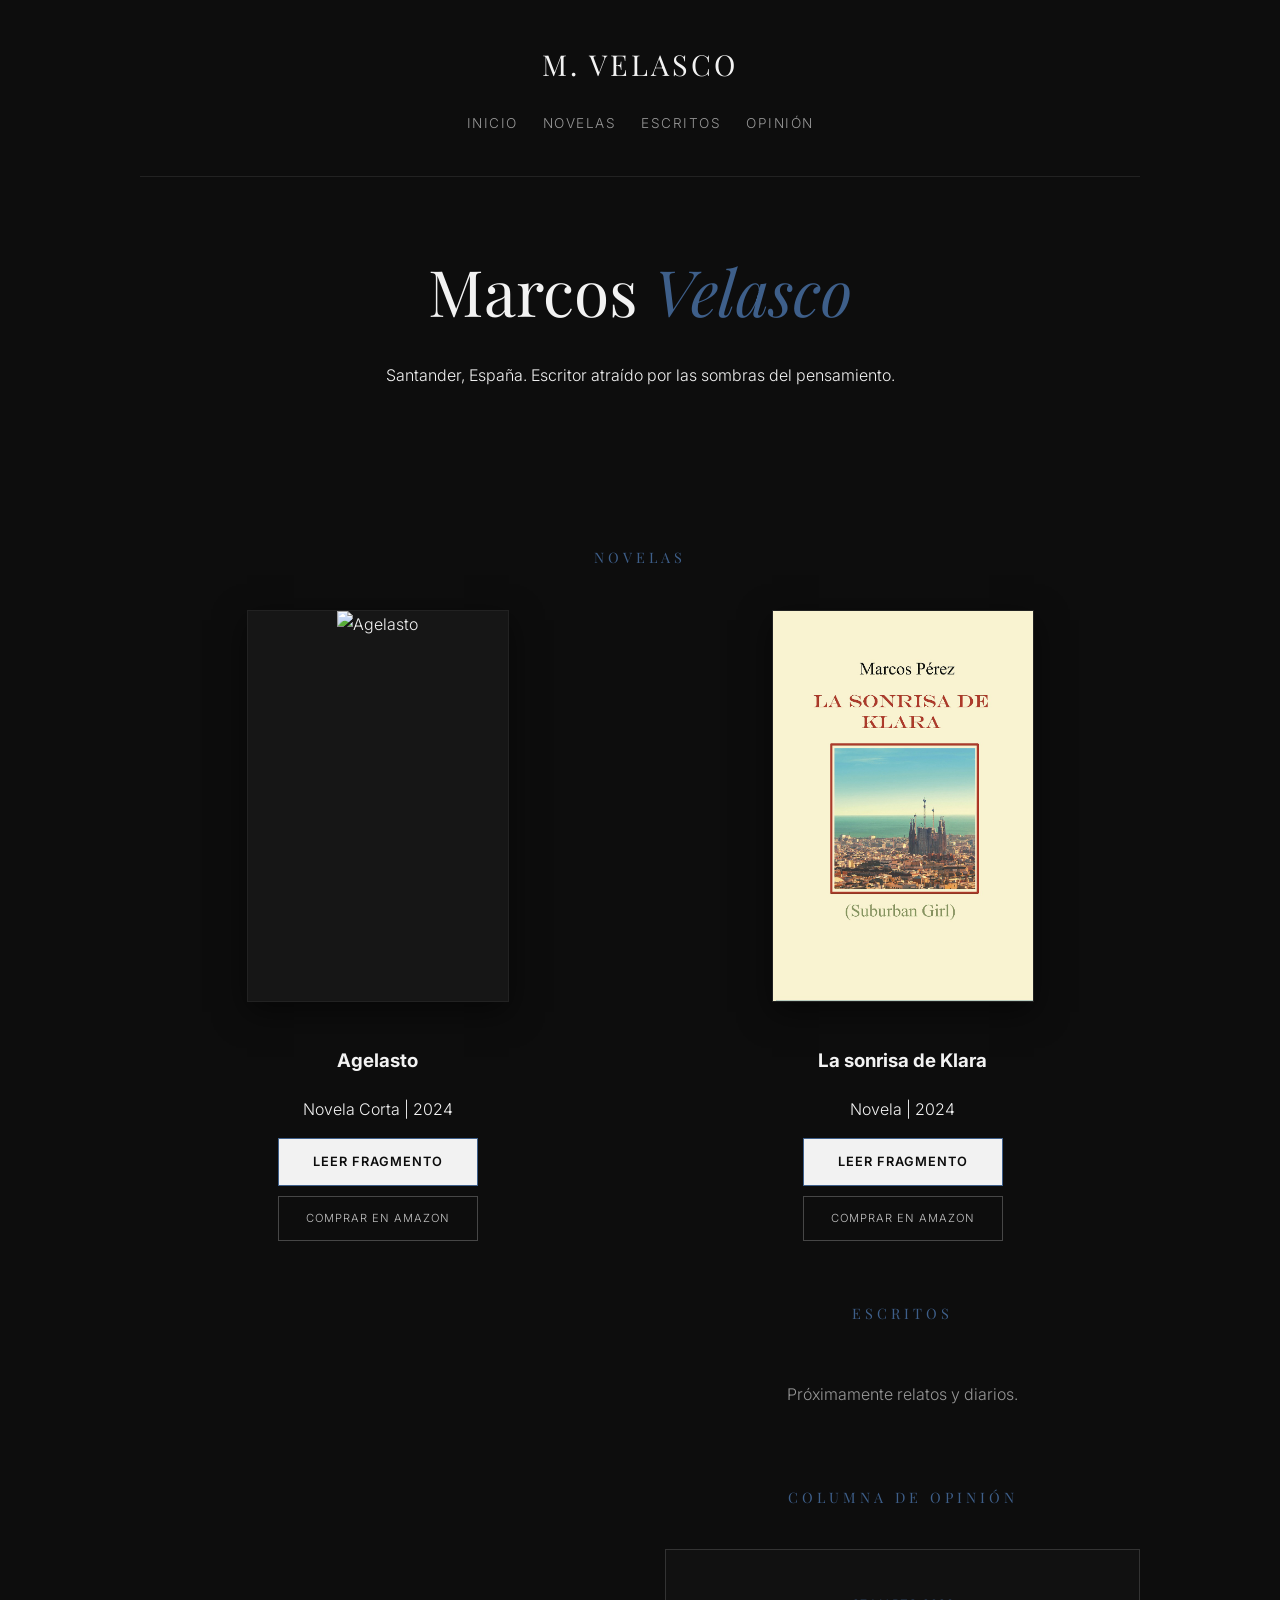
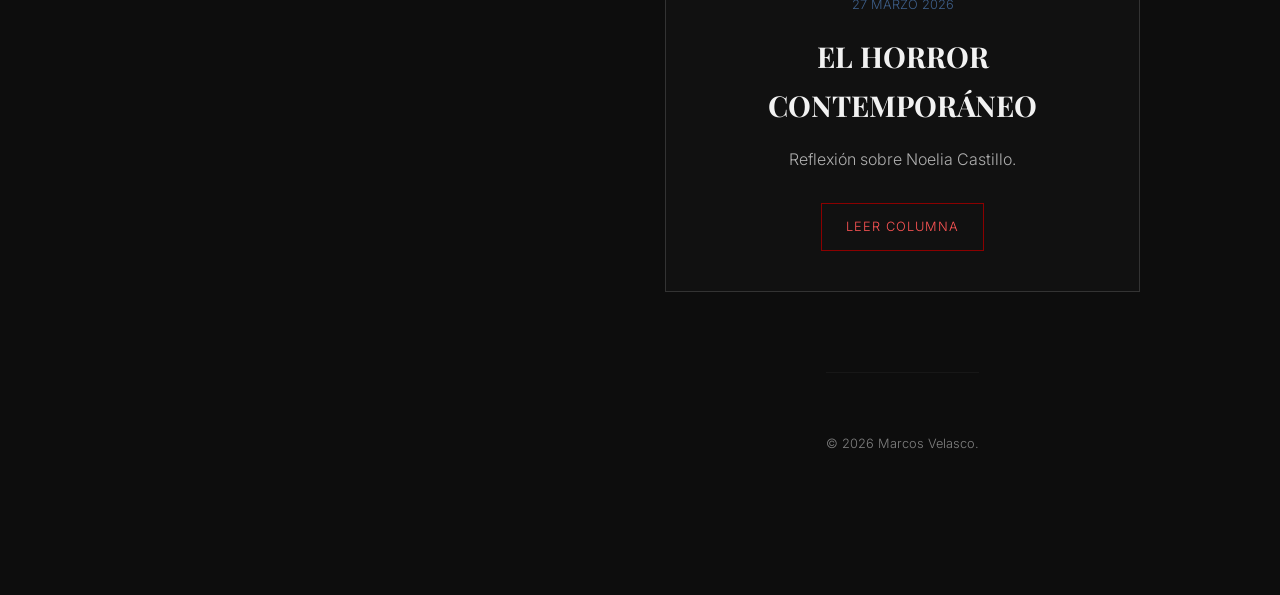
==== index.html @ 5ce23a96 "Subida inicial de la web" ====
﻿<!DOCTYPE html>
<html lang="es">
<head>
    <meta charset="UTF-8">
    <script async src="https://www.googletagmanager.com/gtag/js?id=G-WTJYJR229C"></script>
    <script>
      window.dataLayer = window.dataLayer || [];
      function gtag(){dataLayer.push(arguments);}
      gtag('js', new Date());
      gtag('config', 'G-WTJYJR229C');
    </script>
    <meta name="viewport" content="width=device-width, initial-scale=1.0">
    <title>Marcos Velasco | Escritor</title>
    <link rel="preconnect" href="https://fonts.googleapis.com">
    <link rel="preconnect" href="https://fonts.gstatic.com" crossorigin>
    <link href="https://fonts.googleapis.com/css2?family=Playfair+Display:ital,wght@0,400..900;1,400..900&family=Inter:wght@300;400&display=swap" rel="stylesheet">
    <style>
        :root {
            --bg-color: #0d0d0d; 
            --card-bg: #161616; 
            --text-color: #f2f2f2; 
            --accent-blue: #3e5f8a; 
            --accent-red: #8b0000;
            --body-font: 'Inter', sans-serif;
            --title-font: 'Playfair Display', serif;
        }

        body {
            background-color: var(--bg-color);
            color: var(--text-color);
            font-family: var(--body-font);
            margin: 0;
            line-height: 1.7;
            font-weight: 300;
        }

        .container {
            max-width: 1000px;
            margin: 0 auto;
            padding: 0 30px;
        }

        header {
            padding: 40px 0;
            display: flex;
            flex-direction: column;
            align-items: center;
            gap: 20px;
            border-bottom: 1px solid #222;
        }

        .logo {
            font-family: var(--title-font);
            font-size: 1.8rem;
            letter-spacing: 3px;
            text-transform: uppercase;
            color: var(--text-color);
            text-decoration: none;
        }

        .main-nav ul {
            list-style: none;
            padding: 0;
            margin: 0;
            display: flex;
            gap: 25px;
            flex-wrap: wrap;
            justify-content: center;
        }

        .main-nav a {
            text-decoration: none;
            color: var(--text-color);
            font-size: 0.85rem;
            letter-spacing: 1.5px;
            text-transform: uppercase;
            opacity: 0.6;
            transition: 0.3s;
        }

        .main-nav a:hover {
            opacity: 1;
            color: var(--accent-blue);
        }

        .btn {
            display: inline-block;
            padding: 12px 24px;
            border: 1px solid var(--accent-blue);
            color: var(--text-color);
            text-decoration: none;
            font-size: 0.8rem;
            letter-spacing: 1px;
            text-transform: uppercase;
            transition: all 0.3s;
            background: transparent;
        }

        .btn:hover {
            background: var(--accent-blue);
            color: white;
        }

        .hero {
            padding: 60px 0 80px;
            text-align: center;
        }

        .hero h1 {
            font-family: var(--title-font);
            font-size: clamp(2.5rem, 8vw, 4rem);
            margin: 0;
            font-weight: 400;
        }

        .hero h1 span { color: var(--accent-blue); font-style: italic; }

        .section-title {
            font-family: var(--title-font);
            font-size: 0.9rem;
            text-transform: uppercase;
            letter-spacing: 4px;
            color: var(--accent-blue);
            margin: 60px 0 40px;
            text-align: center;
        }

        .books-grid {
            display: grid;
            grid-template-columns: repeat(auto-fit, minmax(280px, 1fr));
            gap: 50px;
            margin-bottom: 80px;
        }

        .book-item {
            display: flex;
            flex-direction: column;
            align-items: center;
            text-align: center;
        }

        .book-cover-container {
            width: 100%;
            max-width: 260px;
            aspect-ratio: 2/3;
            background-color: var(--card-bg);
            border: 1px solid #222;
            overflow: hidden;
            margin-bottom: 25px;
            box-shadow: 0 10px 30px rgba(0,0,0,0.5);
        }

        .book-cover-container img { width: 100%; height: 100%; object-fit: cover; }

        footer {
            padding: 60px 0;
            text-align: center;
            border-top: 1px solid #222;
            font-size: 0.8rem;
            opacity: 0.5;
        }
    </style>
</head>
<body>

<div class="container">
    <header>
        <a href="/" class="logo">M. Velasco</a>
        <nav class="main-nav">
            <ul>
                <li><a href="/">Inicio</a></li>
                <li><a href="#novelas">Novelas</a></li>
                <li><a href="#escritos">Escritos</a></li>
                <li><a href="#opinion">Opinión</a></li>
            </ul>
        </nav>
    </header>

    <section class="hero">
        <h1>Marcos <span>Velasco</span></h1>
        <p>Santander, España. Escritor atraído por las sombras del pensamiento.</p>
    </section>

    <div id="novelas" class="section-title">Novelas</div>
    <section class="books-grid">
       <div class="book-item">
    <div class="book-cover-container">
        <img src="https://i.postimg.cc/43hcM6CV/agelasto-portada-v-ELASCO.jpg" alt="Agelasto">
    </div>
    <h3>Agelasto</h3>
    <span class="book-meta">Novela Corta | 2024</span>
    
    <div style="margin-top: 15px; display: flex; flex-direction: column; gap: 10px; width: 100%; max-width: 200px;">
        <a href="agelasto.html" class="btn" style="background: var(--text-color); color: var(--bg-color); font-weight: 600;">Leer fragmento</a>
        <a href="https://www.amazon.es/Agelasto-Marcos-Pérez-Velasco/dp/B0F4QNHPDY" target="_blank" class="btn" style="border-color: #555; font-size: 0.7rem; opacity: 0.8;">Comprar en Amazon</a>
    </div>
        </div>
      <div class="book-item">
    <div class="book-cover-container">
        <img src="klara.jpg" alt="La sonrisa de Klara">
    </div>
    <h3>La sonrisa de Klara</h3>
    <span class="book-meta">Novela | 2024</span>
    
    <div style="margin-top: 15px; display: flex; flex-direction: column; gap: 10px; width: 100%; max-width: 200px;">
        <a href="la-sonrisa-de-klara.html" class="btn" style="background: var(--text-color); color: var(--bg-color); font-weight: 600;">Leer fragmento</a>
        <a href="https://www.amazon.es/sonrisa-Klara-Marcos-Pérez-Velasco/dp/B0D949N1S3" target="_blank" class="btn" style="border-color: #555; font-size: 0.7rem; opacity: 0.8;">Comprar en Amazon</a>
    </div>
    <div id="escritos" class="section-title">Escritos</div>
    <p style="text-align:center; opacity:0.6;">Próximamente relatos y diarios.</p>

    <div id="opinion" class="section-title">Columna de opinión</div>
    <section style="text-align: center; padding-bottom: 80px;">
        <div style="max-width: 600px; margin: 0 auto; border: 1px solid #333; padding: 40px; background: #111;">
            <span style="color: var(--accent-blue); font-size: 0.8rem;">27 MARZO 2026</span>
            <h3 style="font-family: var(--title-font); font-size: 1.8rem; margin: 15px 0;">EL HORROR CONTEMPORÁNEO</h3>
            <p style="opacity: 0.7; margin-bottom: 30px;">Reflexión sobre Noelia Castillo.</p>
            <a href="horror-contemporaneo.html" class="btn" style="border-color: var(--accent-red); color: #ff5555;">Leer columna</a>
        </div>
    </section>

    <footer>
        &copy; 2026 Marcos Velasco.
    </footer>
</div>

</body>
</html>
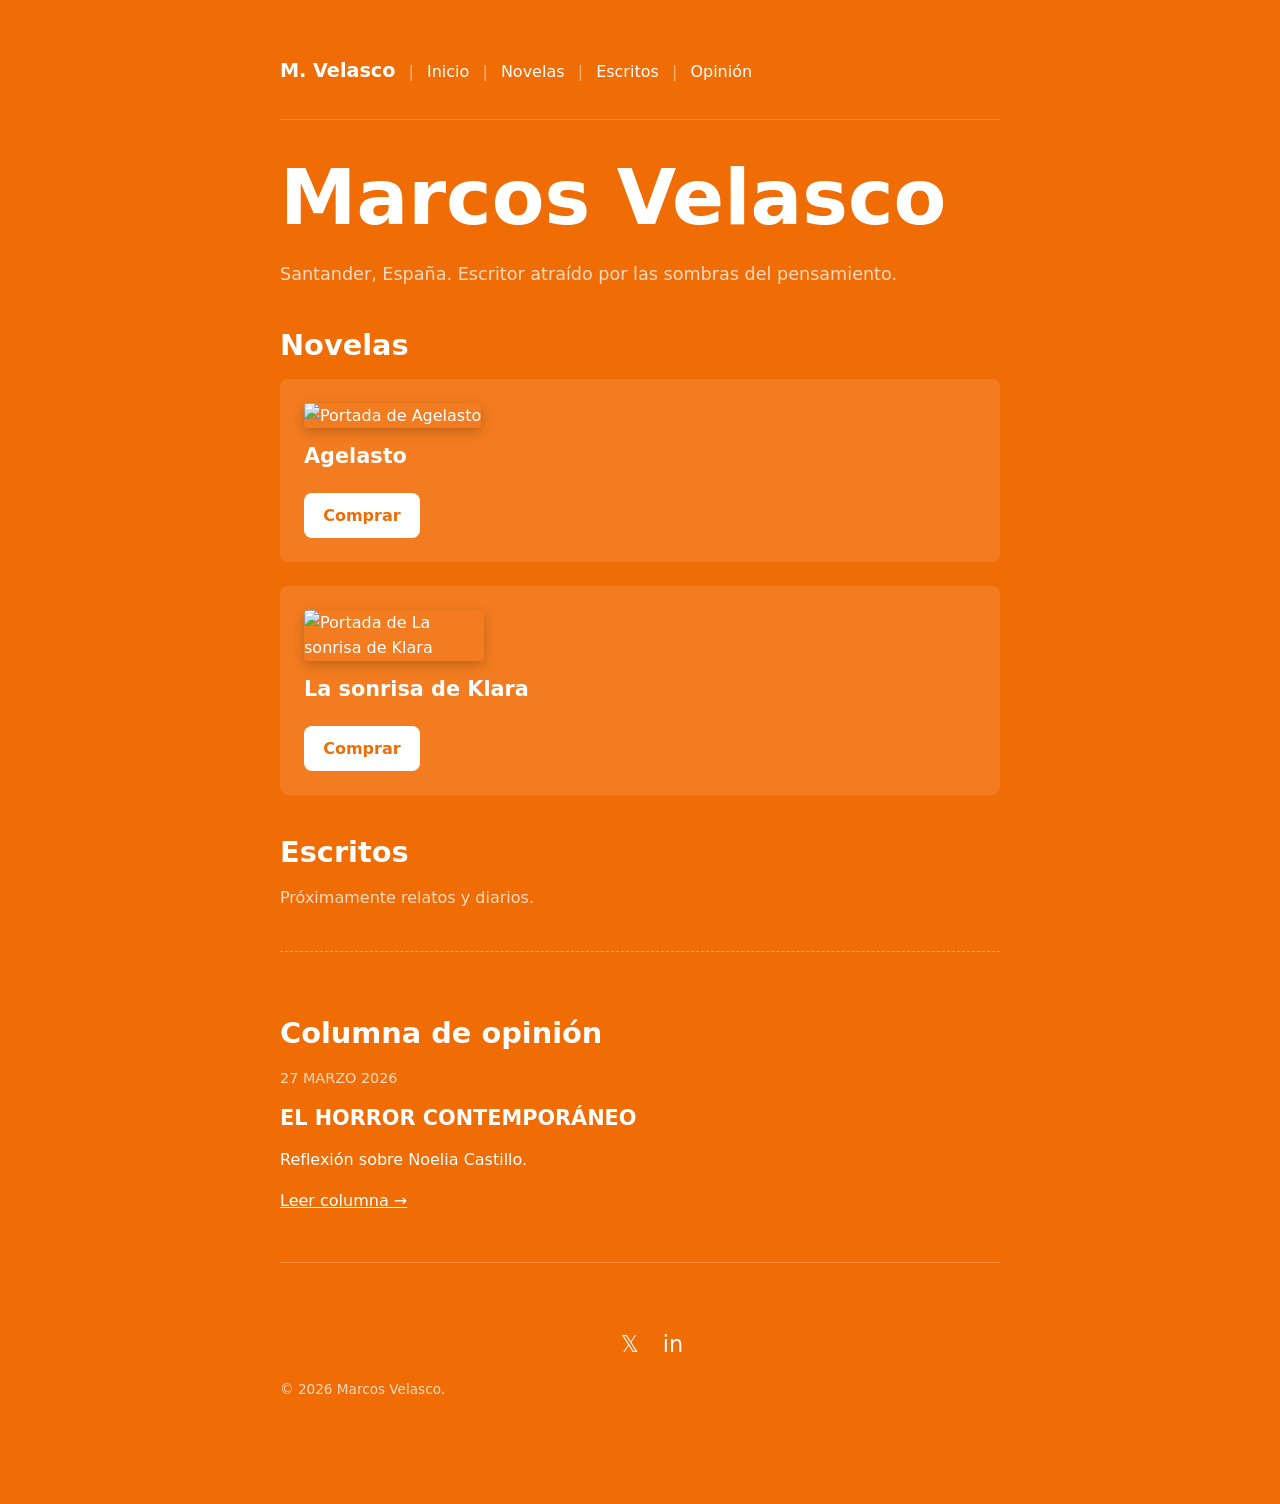
==== commit 74e0291c: "Update index.html" ====
--- a/index.html
+++ b/index.html
@@ -1,228 +1,72 @@
-﻿<!DOCTYPE html>
+<!DOCTYPE html>
 <html lang="es">
 <head>
-    <meta charset="UTF-8">
-    <script async src="https://www.googletagmanager.com/gtag/js?id=G-WTJYJR229C"></script>
-    <script>
-      window.dataLayer = window.dataLayer || [];
-      function gtag(){dataLayer.push(arguments);}
-      gtag('js', new Date());
-      gtag('config', 'G-WTJYJR229C');
-    </script>
-    <meta name="viewport" content="width=device-width, initial-scale=1.0">
-    <title>Marcos Velasco | Escritor</title>
-    <link rel="preconnect" href="https://fonts.googleapis.com">
-    <link rel="preconnect" href="https://fonts.gstatic.com" crossorigin>
-    <link href="https://fonts.googleapis.com/css2?family=Playfair+Display:ital,wght@0,400..900;1,400..900&family=Inter:wght@300;400&display=swap" rel="stylesheet">
-    <style>
-        :root {
-            --bg-color: #0d0d0d; 
-            --card-bg: #161616; 
-            --text-color: #f2f2f2; 
-            --accent-blue: #3e5f8a; 
-            --accent-red: #8b0000;
-            --body-font: 'Inter', sans-serif;
-            --title-font: 'Playfair Display', serif;
-        }
-
-        body {
-            background-color: var(--bg-color);
-            color: var(--text-color);
-            font-family: var(--body-font);
-            margin: 0;
-            line-height: 1.7;
-            font-weight: 300;
-        }
-
-        .container {
-            max-width: 1000px;
-            margin: 0 auto;
-            padding: 0 30px;
-        }
-
-        header {
-            padding: 40px 0;
-            display: flex;
-            flex-direction: column;
-            align-items: center;
-            gap: 20px;
-            border-bottom: 1px solid #222;
-        }
-
-        .logo {
-            font-family: var(--title-font);
-            font-size: 1.8rem;
-            letter-spacing: 3px;
-            text-transform: uppercase;
-            color: var(--text-color);
-            text-decoration: none;
-        }
-
-        .main-nav ul {
-            list-style: none;
-            padding: 0;
-            margin: 0;
-            display: flex;
-            gap: 25px;
-            flex-wrap: wrap;
-            justify-content: center;
-        }
-
-        .main-nav a {
-            text-decoration: none;
-            color: var(--text-color);
-            font-size: 0.85rem;
-            letter-spacing: 1.5px;
-            text-transform: uppercase;
-            opacity: 0.6;
-            transition: 0.3s;
-        }
-
-        .main-nav a:hover {
-            opacity: 1;
-            color: var(--accent-blue);
-        }
-
-        .btn {
-            display: inline-block;
-            padding: 12px 24px;
-            border: 1px solid var(--accent-blue);
-            color: var(--text-color);
-            text-decoration: none;
-            font-size: 0.8rem;
-            letter-spacing: 1px;
-            text-transform: uppercase;
-            transition: all 0.3s;
-            background: transparent;
-        }
-
-        .btn:hover {
-            background: var(--accent-blue);
-            color: white;
-        }
-
-        .hero {
-            padding: 60px 0 80px;
-            text-align: center;
-        }
-
-        .hero h1 {
-            font-family: var(--title-font);
-            font-size: clamp(2.5rem, 8vw, 4rem);
-            margin: 0;
-            font-weight: 400;
-        }
-
-        .hero h1 span { color: var(--accent-blue); font-style: italic; }
-
-        .section-title {
-            font-family: var(--title-font);
-            font-size: 0.9rem;
-            text-transform: uppercase;
-            letter-spacing: 4px;
-            color: var(--accent-blue);
-            margin: 60px 0 40px;
-            text-align: center;
-        }
-
-        .books-grid {
-            display: grid;
-            grid-template-columns: repeat(auto-fit, minmax(280px, 1fr));
-            gap: 50px;
-            margin-bottom: 80px;
-        }
-
-        .book-item {
-            display: flex;
-            flex-direction: column;
-            align-items: center;
-            text-align: center;
-        }
-
-        .book-cover-container {
-            width: 100%;
-            max-width: 260px;
-            aspect-ratio: 2/3;
-            background-color: var(--card-bg);
-            border: 1px solid #222;
-            overflow: hidden;
-            margin-bottom: 25px;
-            box-shadow: 0 10px 30px rgba(0,0,0,0.5);
-        }
-
-        .book-cover-container img { width: 100%; height: 100%; object-fit: cover; }
-
-        footer {
-            padding: 60px 0;
-            text-align: center;
-            border-top: 1px solid #222;
-            font-size: 0.8rem;
-            opacity: 0.5;
-        }
-    </style>
+  <meta charset="UTF-8">
+  <meta name="viewport" content="width=device-width, initial-scale=1.0">
+  <title>Marcos Velasco | Escritor</title>
+  <meta name="description" content="Marcos Velasco, escritor español. Novelas filosóficas, relatos y columnas de opinión.">
+  <link rel="stylesheet" href="style.css">
 </head>
 <body>
-
-<div class="container">
+  <div class="container">
     <header>
-        <a href="/" class="logo">M. Velasco</a>
-        <nav class="main-nav">
-            <ul>
-                <li><a href="/">Inicio</a></li>
-                <li><a href="#novelas">Novelas</a></li>
-                <li><a href="#escritos">Escritos</a></li>
-                <li><a href="#opinion">Opinión</a></li>
-            </ul>
-        </nav>
+      <nav>
+        <a href="/" style="font-weight:700; font-size:1.2rem;">M. Velasco</a>
+        <span style="margin: 0 0.5rem; opacity:0.5;">|</span>
+        <a href="/">Inicio</a>
+        <span style="margin: 0 0.5rem; opacity:0.5;">|</span>
+        <a href="#novelas">Novelas</a>
+        <span style="margin: 0 0.5rem; opacity:0.5;">|</span>
+        <a href="#escritos">Escritos</a>
+        <span style="margin: 0 0.5rem; opacity:0.5;">|</span>
+        <a href="#opinion">Opinión</a>
+      </nav>
     </header>
 
-    <section class="hero">
-        <h1>Marcos <span>Velasco</span></h1>
-        <p>Santander, España. Escritor atraído por las sombras del pensamiento.</p>
-    </section>
+    <main>
+      <section id="bio">
+        <h1>Marcos Velasco</h1>
+        <p style="color: var(--text-muted); font-size: 1.1rem;">Santander, España. Escritor atraído por las sombras del pensamiento.</p>
+      </section>
 
-    <div id="novelas" class="section-title">Novelas</div>
-    <section class="books-grid">
-       <div class="book-item">
-    <div class="book-cover-container">
-        <img src="https://i.postimg.cc/43hcM6CV/agelasto-portada-v-ELASCO.jpg" alt="Agelasto">
-    </div>
-    <h3>Agelasto</h3>
-    <span class="book-meta">Novela Corta | 2024</span>
-    
-    <div style="margin-top: 15px; display: flex; flex-direction: column; gap: 10px; width: 100%; max-width: 200px;">
-        <a href="agelasto.html" class="btn" style="background: var(--text-color); color: var(--bg-color); font-weight: 600;">Leer fragmento</a>
-        <a href="https://www.amazon.es/Agelasto-Marcos-Pérez-Velasco/dp/B0F4QNHPDY" target="_blank" class="btn" style="border-color: #555; font-size: 0.7rem; opacity: 0.8;">Comprar en Amazon</a>
-    </div>
+      <section id="novelas">
+        <h2>Novelas</h2>
+        <div class="novela-card">
+          <img src="https://i.postimg.cc/43hcM6CV/agelasto-portada-v-ELASCO.jpg" alt="Portada de Agelasto">
+          <h3>Agelasto</h3>
+          <a class="btn-comprar" href="https://www.amazon.es/Agelasto-Marcos-Pérez-Velasco/dp/B0F4QNHPDY" target="_blank">Comprar</a>
         </div>
-      <div class="book-item">
-    <div class="book-cover-container">
-        <img src="klara.jpg" alt="La sonrisa de Klara">
-    </div>
-    <h3>La sonrisa de Klara</h3>
-    <span class="book-meta">Novela | 2024</span>
-    
-    <div style="margin-top: 15px; display: flex; flex-direction: column; gap: 10px; width: 100%; max-width: 200px;">
-        <a href="la-sonrisa-de-klara.html" class="btn" style="background: var(--text-color); color: var(--bg-color); font-weight: 600;">Leer fragmento</a>
-        <a href="https://www.amazon.es/sonrisa-Klara-Marcos-Pérez-Velasco/dp/B0D949N1S3" target="_blank" class="btn" style="border-color: #555; font-size: 0.7rem; opacity: 0.8;">Comprar en Amazon</a>
-    </div>
-    <div id="escritos" class="section-title">Escritos</div>
-    <p style="text-align:center; opacity:0.6;">Próximamente relatos y diarios.</p>
+        <div class="novela-card">
+          <img src="https://i.postimg.cc/YSw2rYGg/portada.jpg" alt="Portada de La sonrisa de Klara">
+          <h3>La sonrisa de Klara</h3>
+          <a class="btn-comprar" href="#" target="_blank">Comprar</a>
+        </div>
+      </section>
 
-    <div id="opinion" class="section-title">Columna de opinión</div>
-    <section style="text-align: center; padding-bottom: 80px;">
-        <div style="max-width: 600px; margin: 0 auto; border: 1px solid #333; padding: 40px; background: #111;">
-            <span style="color: var(--accent-blue); font-size: 0.8rem;">27 MARZO 2026</span>
-            <h3 style="font-family: var(--title-font); font-size: 1.8rem; margin: 15px 0;">EL HORROR CONTEMPORÁNEO</h3>
-            <p style="opacity: 0.7; margin-bottom: 30px;">Reflexión sobre Noelia Castillo.</p>
-            <a href="horror-contemporaneo.html" class="btn" style="border-color: var(--accent-red); color: #ff5555;">Leer columna</a>
-        </div>
-    </section>
+      <section id="escritos">
+        <h2>Escritos</h2>
+        <p style="color: var(--text-muted);">Próximamente relatos y diarios.</p>
+      </section>
+
+      <section id="opinion" class="columna-preview">
+        <h2>Columna de opinión</h2>
+        <p style="font-size: 0.9rem; color: var(--text-muted);">27 MARZO 2026</p>
+        <h3>EL HORROR CONTEMPORÁNEO</h3>
+        <p>Reflexión sobre Noelia Castillo.</p>
+        <a href="horror-contemporaneo.html" style="text-decoration: underline;">Leer columna →</a>
+      </section>
+    </main>
 
     <footer>
-        &copy; 2026 Marcos Velasco.
+      <div class="contacto">
+        <a href="mailto:tu@email.com" title="Email">️</a>
+        <a href="https://x.com/tuusuario" target="_blank" title="X/Twitter">𝕏</a>
+        <a href="https://linkedin.com/in/tuusuario" target="_blank" title="LinkedIn">in</a>
+      </div>
+      <p style="margin-top: 1rem; font-size: 0.85rem; color: var(--text-muted);">© 2026 Marcos Velasco.</p>
     </footer>
-</div>
+  </div>
 
+  <script src="script.js"></script>
 </body>
-</html>+</html>
--- a/style.css
+++ b/style.css
@@ -0,0 +1,97 @@
+:root {
+  --bg: #f06d06;
+  --text: #ffffff;
+  --text-muted: rgba(255,255,255,0.75);
+  --accent: #ffffff;
+  --spacing: 1.5rem;
+  --max-width: 720px;
+  --radius: 8px;
+}
+
+* { box-sizing: border-box; margin: 0; padding: 0; }
+
+body {
+  font-family: system-ui, -apple-system, sans-serif;
+  background: var(--bg);
+  color: var(--text);
+  line-height: 1.6;
+  padding: var(--spacing);
+  text-align: center;
+}
+
+a {
+  color: var(--accent);
+  text-decoration: none;
+  transition: opacity 0.2s;
+}
+a:hover { opacity: 0.8; }
+
+.container {
+  max-width: var(--max-width);
+  margin: 0 auto;
+  text-align: left;
+}
+
+header, footer {
+  padding: 2rem 0;
+  border-bottom: 1px solid rgba(255,255,255,0.2);
+  margin-bottom: 2rem;
+}
+footer { border-top: 1px solid rgba(255,255,255,0.2); border-bottom: none; margin-top: 3rem; }
+
+h1, h2, h3 { line-height: 1.2; margin-bottom: 1rem; }
+h1 { font-size: clamp(2rem, 6vw, 3.5rem); }
+h2 { font-size: 1.8rem; margin-top: 2.5rem; }
+h3 { font-size: 1.3rem; }
+
+p { margin-bottom: 1rem; }
+
+.novela-card {
+  background: rgba(255,255,255,0.1);
+  padding: 1.5rem;
+  border-radius: var(--radius);
+  margin-bottom: 1.5rem;
+  transition: transform 0.2s;
+}
+.novela-card:hover { transform: translateY(-3px); }
+
+.novela-card img {
+  max-width: 180px;
+  border-radius: 4px;
+  margin-bottom: 1rem;
+  box-shadow: 0 4px 12px rgba(0,0,0,0.2);
+}
+
+.btn-comprar {
+  display: inline-block;
+  background: var(--accent);
+  color: var(--bg);
+  padding: 0.6rem 1.2rem;
+  border-radius: var(--radius);
+  font-weight: 600;
+  margin-top: 0.5rem;
+  transition: background 0.2s, color 0.2s;
+}
+.btn-comprar:hover {
+  background: #fff;
+  color: #f06d06;
+}
+
+.columna-preview {
+  margin-top: 2.5rem;
+  padding-top: 1.5rem;
+  border-top: 1px dashed rgba(255,255,255,0.4);
+}
+
+.contacto {
+  margin-top: 2rem;
+  display: flex;
+  justify-content: center;
+  gap: 1.5rem;
+  font-size: 1.4rem;
+}
+
+/* Modo oscuro automático (opcional, se activa si el usuario lo tiene configurado) */
+@media (prefers-color-scheme: dark) {
+  :root { --bg: #111111; --text: #e0e0e0; --text-muted: rgba(255,255,255,0.6); }
+}
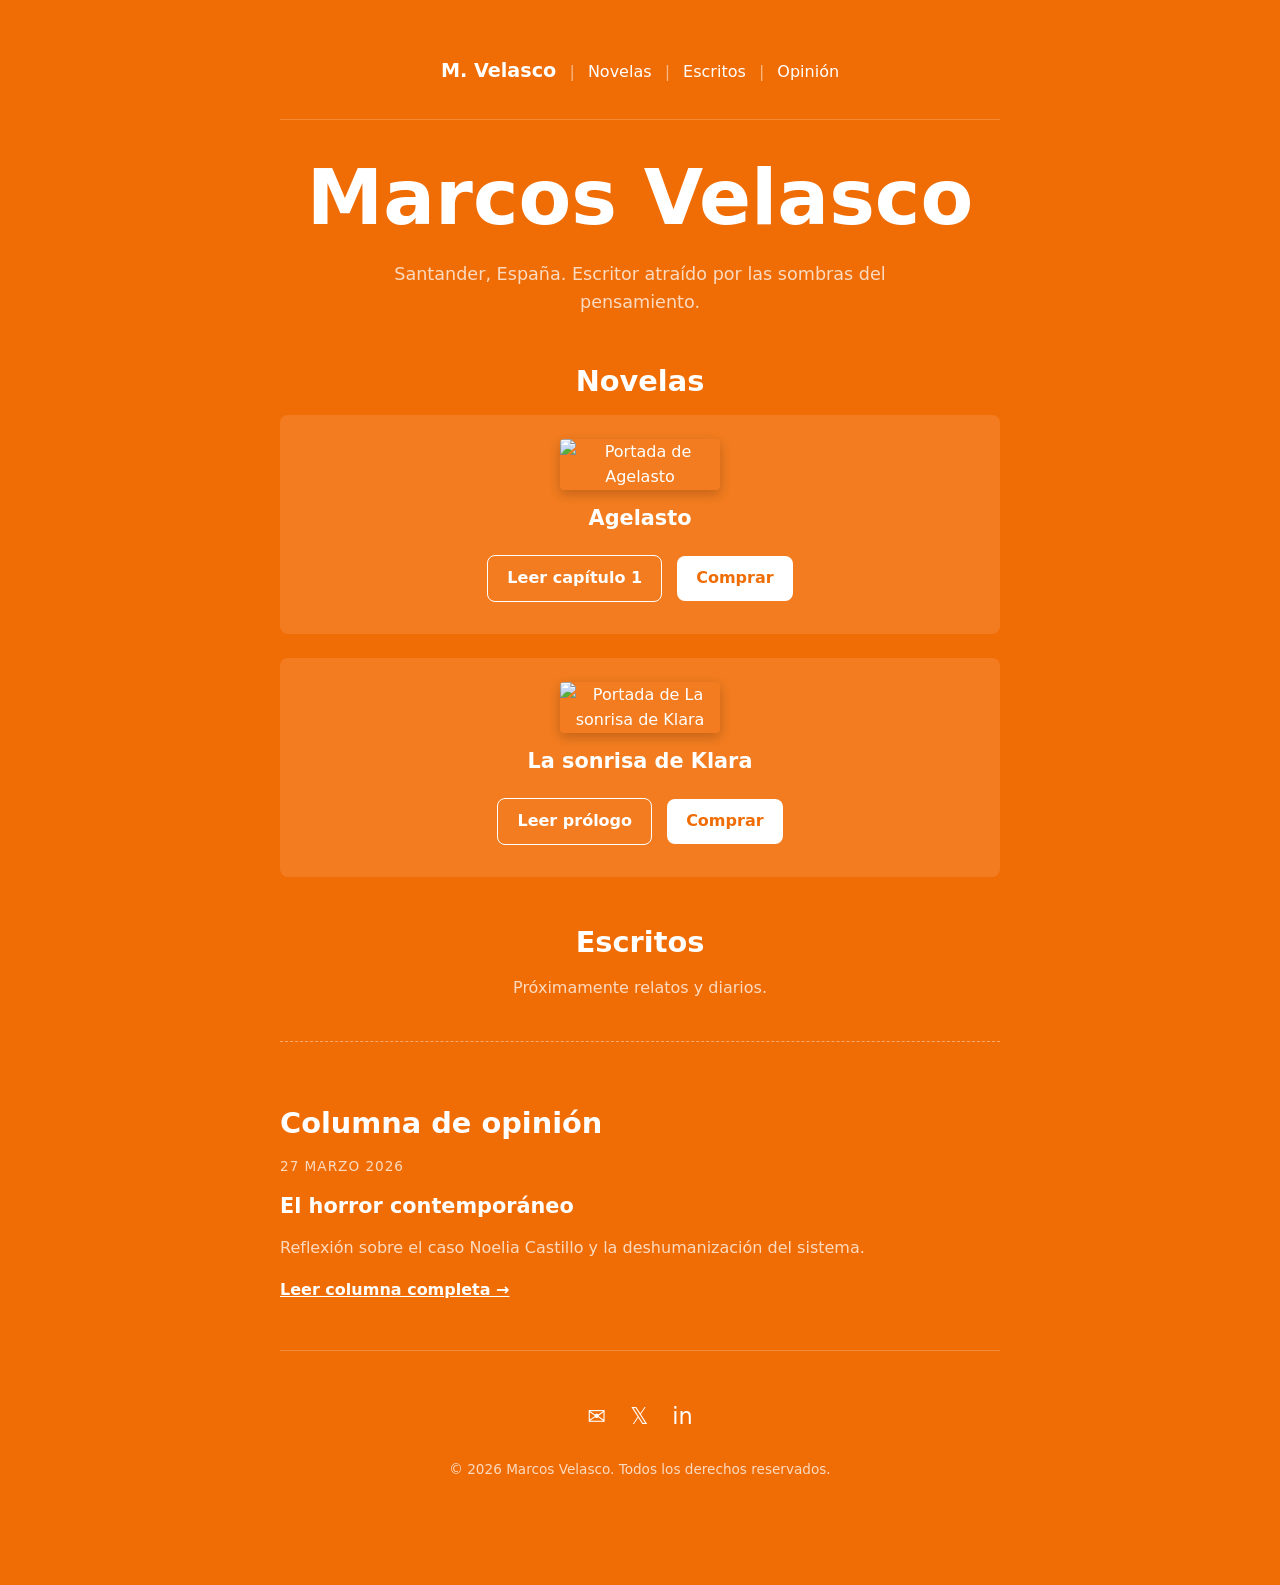
==== commit 36083642: "Enhance index.html with SEO and layout improvements Updated meta tags for better SEO and added Open " ====
--- a/index.html
+++ b/index.html
@@ -4,16 +4,18 @@
   <meta charset="UTF-8">
   <meta name="viewport" content="width=device-width, initial-scale=1.0">
   <title>Marcos Velasco | Escritor</title>
-  <meta name="description" content="Marcos Velasco, escritor español. Novelas filosóficas, relatos y columnas de opinión.">
+  <meta name="description" content="Marcos Velasco, escritor español. Novelas filosóficas, relatos y columnas de opinión sobre la sociedad contemporánea.">
+  <meta property="og:title" content="Marcos Velasco | Escritor">
+  <meta property="og:description" content="Novelas, relatos y reflexión literaria.">
+  <meta property="og:type" content="website">
+  <meta property="og:url" content="https://marcos-velasco.netlify.app/">
   <link rel="stylesheet" href="style.css">
 </head>
 <body>
   <div class="container">
     <header>
-      <nav>
+      <nav style="text-align: center;">
         <a href="/" style="font-weight:700; font-size:1.2rem;">M. Velasco</a>
-        <span style="margin: 0 0.5rem; opacity:0.5;">|</span>
-        <a href="/">Inicio</a>
         <span style="margin: 0 0.5rem; opacity:0.5;">|</span>
         <a href="#novelas">Novelas</a>
         <span style="margin: 0 0.5rem; opacity:0.5;">|</span>
@@ -24,46 +26,54 @@
     </header>
 
     <main>
-      <section id="bio">
+      <section id="bio" style="text-align: center; margin-bottom: 3rem;">
         <h1>Marcos Velasco</h1>
-        <p style="color: var(--text-muted); font-size: 1.1rem;">Santander, España. Escritor atraído por las sombras del pensamiento.</p>
+        <p style="color: var(--text-muted); font-size: 1.1rem; max-width: 500px; margin: 0 auto;">Santander, España. Escritor atraído por las sombras del pensamiento.</p>
       </section>
 
       <section id="novelas">
-        <h2>Novelas</h2>
+        <h2 style="text-align: center;">Novelas</h2>
+        
         <div class="novela-card">
           <img src="https://i.postimg.cc/43hcM6CV/agelasto-portada-v-ELASCO.jpg" alt="Portada de Agelasto">
           <h3>Agelasto</h3>
-          <a class="btn-comprar" href="https://www.amazon.es/Agelasto-Marcos-Pérez-Velasco/dp/B0F4QNHPDY" target="_blank">Comprar</a>
+          <div>
+            <a class="btn-leer" href="agelasto.html">Leer capítulo 1</a>
+            <a class="btn-comprar" href="https://www.amazon.es/Agelasto-Marcos-Pérez-Velasco/dp/B0F4QNHPDY" target="_blank">Comprar</a>
+          </div>
         </div>
+
         <div class="novela-card">
           <img src="https://i.postimg.cc/YSw2rYGg/portada.jpg" alt="Portada de La sonrisa de Klara">
           <h3>La sonrisa de Klara</h3>
-          <a class="btn-comprar" href="#" target="_blank">Comprar</a>
+          <div>
+            <a class="btn-leer" href="la-sonrisa-de-klara.html">Leer prólogo</a>
+            <a class="btn-comprar" href="https://www.amazon.es/sonrisa-Klara-Marcos-Pérez-Velasco/dp/B0D949N1S3" target="_blank">Comprar</a>
+          </div>
         </div>
       </section>
 
-      <section id="escritos">
+      <section id="escritos" style="text-align: center; margin-top: 3rem;">
         <h2>Escritos</h2>
         <p style="color: var(--text-muted);">Próximamente relatos y diarios.</p>
       </section>
 
       <section id="opinion" class="columna-preview">
         <h2>Columna de opinión</h2>
-        <p style="font-size: 0.9rem; color: var(--text-muted);">27 MARZO 2026</p>
-        <h3>EL HORROR CONTEMPORÁNEO</h3>
-        <p>Reflexión sobre Noelia Castillo.</p>
-        <a href="horror-contemporaneo.html" style="text-decoration: underline;">Leer columna →</a>
+        <p style="font-size: 0.85rem; color: var(--text-muted); text-transform: uppercase; letter-spacing: 1px;">27 Marzo 2026</p>
+        <h3>El horror contemporáneo</h3>
+        <p style="color: var(--text-muted);">Reflexión sobre el caso Noelia Castillo y la deshumanización del sistema.</p>
+        <a href="Horror-contemporaneo.html" style="text-decoration: underline; font-weight: 600;">Leer columna completa →</a>
       </section>
     </main>
 
     <footer>
       <div class="contacto">
-        <a href="mailto:tu@email.com" title="Email">️</a>
+        <a href="mailto:tu@email.com" title="Email de contacto">✉️</a>
         <a href="https://x.com/tuusuario" target="_blank" title="X/Twitter">𝕏</a>
         <a href="https://linkedin.com/in/tuusuario" target="_blank" title="LinkedIn">in</a>
       </div>
-      <p style="margin-top: 1rem; font-size: 0.85rem; color: var(--text-muted);">© 2026 Marcos Velasco.</p>
+      <p style="margin-top: 1.5rem; font-size: 0.85rem; color: var(--text-muted);">© 2026 Marcos Velasco. Todos los derechos reservados.</p>
     </footer>
   </div>
 
--- a/style.css
+++ b/style.css
@@ -1,7 +1,7 @@
 :root {
   --bg: #f06d06;
   --text: #ffffff;
-  --text-muted: rgba(255,255,255,0.75);
+  --text-muted: rgba(255, 255, 255, 0.75);
   --accent: #ffffff;
   --spacing: 1.5rem;
   --max-width: 720px;
@@ -22,9 +22,9 @@
 a {
   color: var(--accent);
   text-decoration: none;
-  transition: opacity 0.2s;
+  transition: opacity 0.2s, transform 0.2s;
 }
-a:hover { opacity: 0.8; }
+a:hover { opacity: 0.85; }
 
 .container {
   max-width: var(--max-width);
@@ -34,10 +34,15 @@
 
 header, footer {
   padding: 2rem 0;
-  border-bottom: 1px solid rgba(255,255,255,0.2);
+  border-bottom: 1px solid rgba(255, 255, 255, 0.2);
   margin-bottom: 2rem;
 }
-footer { border-top: 1px solid rgba(255,255,255,0.2); border-bottom: none; margin-top: 3rem; }
+footer { 
+  border-top: 1px solid rgba(255, 255, 255, 0.2); 
+  border-bottom: none; 
+  margin-top: 3rem; 
+  text-align: center;
+}
 
 h1, h2, h3 { line-height: 1.2; margin-bottom: 1rem; }
 h1 { font-size: clamp(2rem, 6vw, 3.5rem); }
@@ -46,52 +51,74 @@
 
 p { margin-bottom: 1rem; }
 
+/* Tarjetas de novelas */
 .novela-card {
-  background: rgba(255,255,255,0.1);
+  background: rgba(255, 255, 255, 0.1);
   padding: 1.5rem;
   border-radius: var(--radius);
   margin-bottom: 1.5rem;
-  transition: transform 0.2s;
+  transition: transform 0.25s cubic-bezier(0.4, 0, 0.2, 1);
+  text-align: center;
 }
-.novela-card:hover { transform: translateY(-3px); }
+.novela-card:hover { transform: translateY(-4px); }
 
 .novela-card img {
-  max-width: 180px;
+  max-width: 160px;
   border-radius: 4px;
   margin-bottom: 1rem;
-  box-shadow: 0 4px 12px rgba(0,0,0,0.2);
+  box-shadow: 0 4px 12px rgba(0, 0, 0, 0.2);
 }
 
-.btn-comprar {
+/* Botones */
+.btn-comprar, .btn-leer {
   display: inline-block;
   background: var(--accent);
   color: var(--bg);
   padding: 0.6rem 1.2rem;
   border-radius: var(--radius);
   font-weight: 600;
-  margin-top: 0.5rem;
-  transition: background 0.2s, color 0.2s;
+  margin: 0.5rem 0.3rem;
+  transition: background 0.2s, color 0.2s, transform 0.2s;
 }
-.btn-comprar:hover {
-  background: #fff;
-  color: #f06d06;
+.btn-comprar:hover, .btn-leer:hover {
+  transform: translateY(-2px);
+  box-shadow: 0 4px 12px rgba(0, 0, 0, 0.15);
+}
+.btn-leer {
+  background: transparent;
+  color: var(--accent);
+  border: 1px solid var(--accent);
+}
+.btn-leer:hover {
+  background: var(--accent);
+  color: var(--bg);
 }
 
+/* Columna preview */
 .columna-preview {
   margin-top: 2.5rem;
   padding-top: 1.5rem;
-  border-top: 1px dashed rgba(255,255,255,0.4);
+  border-top: 1px dashed rgba(255, 255, 255, 0.4);
 }
 
+/* Contacto / Redes */
 .contacto {
-  margin-top: 2rem;
+  margin-top: 1rem;
   display: flex;
   justify-content: center;
   gap: 1.5rem;
   font-size: 1.4rem;
 }
+.contacto a:hover { transform: scale(1.15); opacity: 1; }
 
-/* Modo oscuro automático (opcional, se activa si el usuario lo tiene configurado) */
+/* Modo oscuro automático (respeta la configuración del dispositivo del lector) */
 @media (prefers-color-scheme: dark) {
-  :root { --bg: #111111; --text: #e0e0e0; --text-muted: rgba(255,255,255,0.6); }
+  :root { 
+    --bg: #121212; 
+    --text: #e0e0e0; 
+    --text-muted: rgba(255, 255, 255, 0.6); 
+  }
+  .novela-card { background: rgba(255, 255, 255, 0.05); }
+  .btn-leer { border-color: var(--text); color: var(--text); }
+  .btn-leer:hover { background: var(--text); color: var(--bg); }
 }
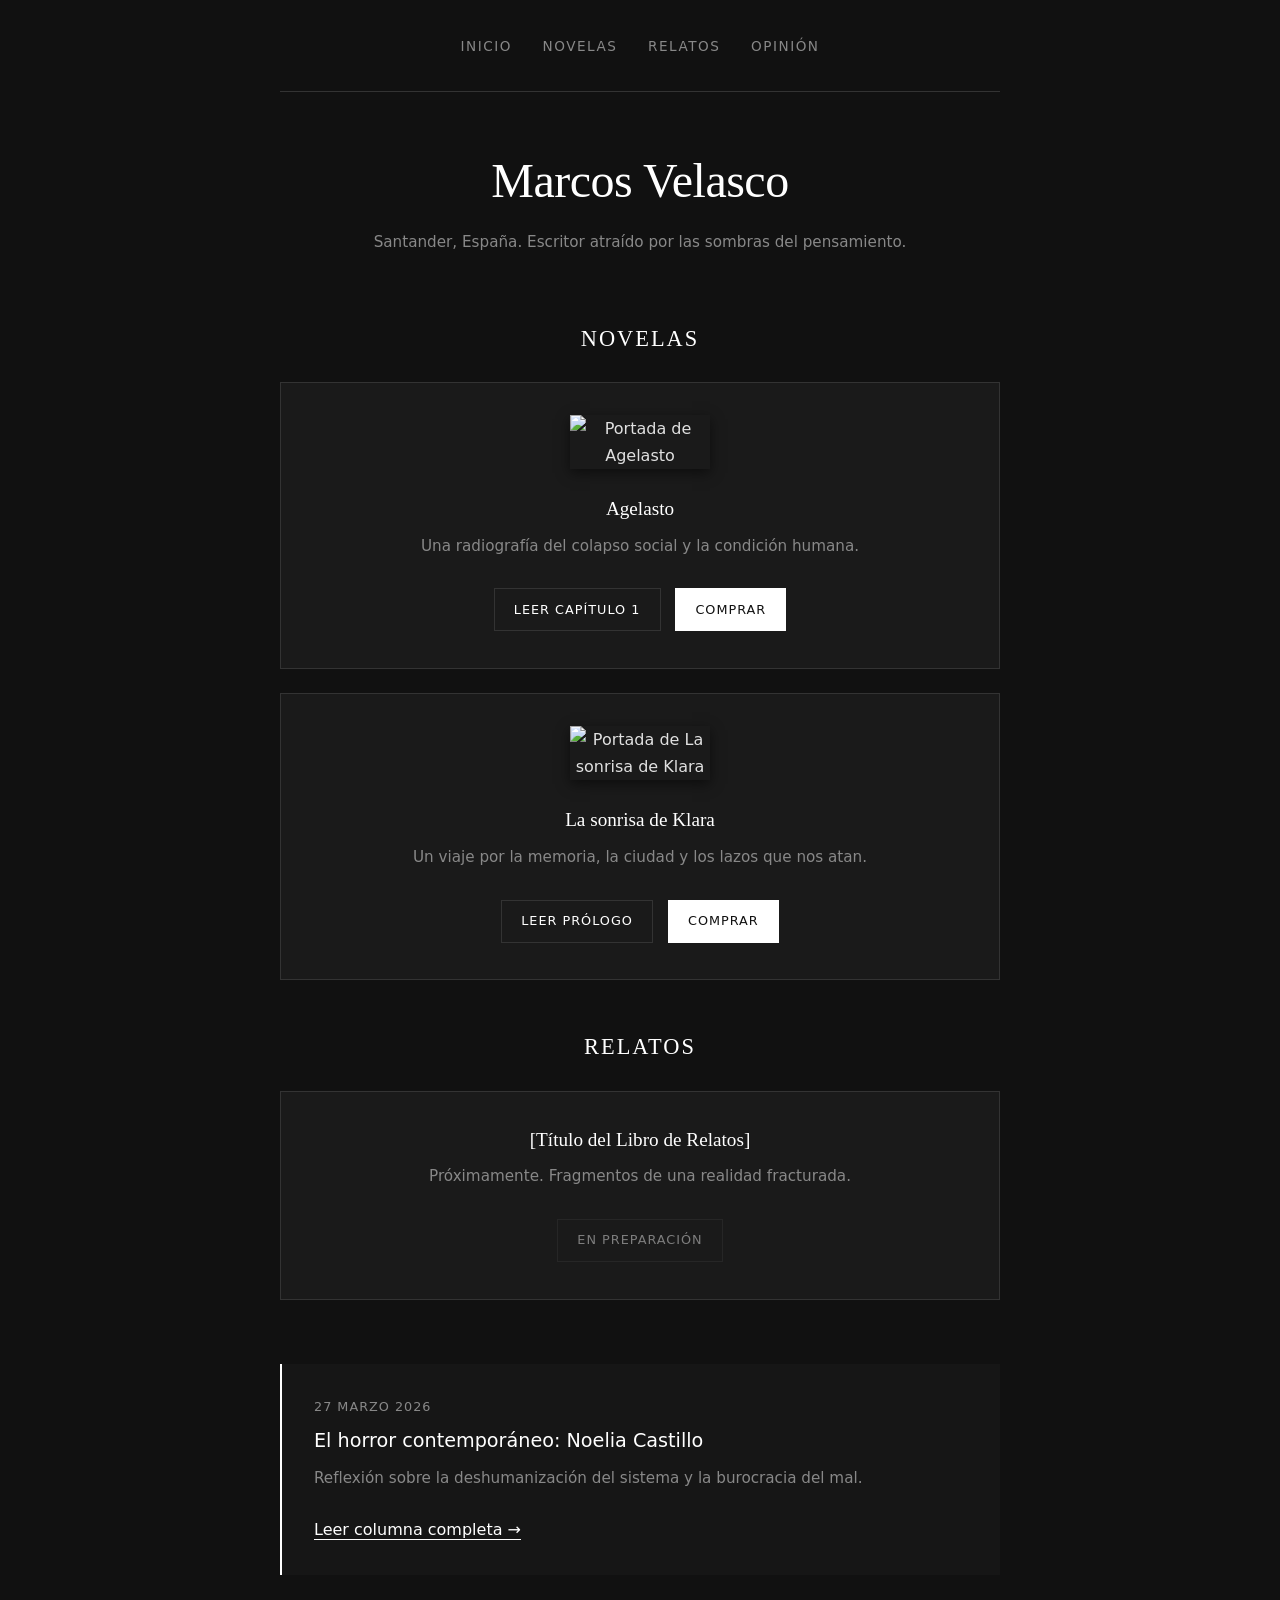
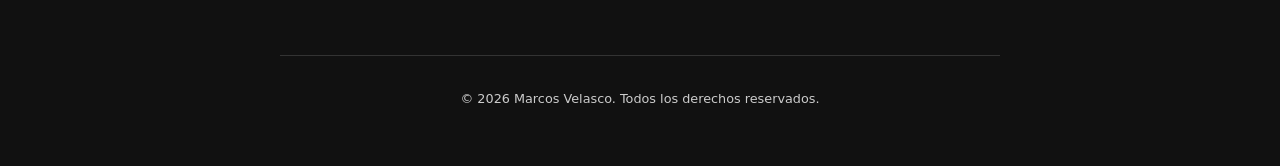
==== commit b0e9a6a8: "Update index.html" ====
--- a/index.html
+++ b/index.html
@@ -4,79 +4,64 @@
   <meta charset="UTF-8">
   <meta name="viewport" content="width=device-width, initial-scale=1.0">
   <title>Marcos Velasco | Escritor</title>
-  <meta name="description" content="Marcos Velasco, escritor español. Novelas filosóficas, relatos y columnas de opinión sobre la sociedad contemporánea.">
-  <meta property="og:title" content="Marcos Velasco | Escritor">
-  <meta property="og:description" content="Novelas, relatos y reflexión literaria.">
-  <meta property="og:type" content="website">
-  <meta property="og:url" content="https://marcos-velasco.netlify.app/">
+  <meta name="description" content="Marcos Velasco. Novelas, relatos y columnas de opinión. Una radiografía crítica de la sociedad contemporánea.">
   <link rel="stylesheet" href="style.css">
 </head>
 <body>
   <div class="container">
     <header>
-      <nav style="text-align: center;">
-        <a href="/" style="font-weight:700; font-size:1.2rem;">M. Velasco</a>
-        <span style="margin: 0 0.5rem; opacity:0.5;">|</span>
+      <nav>
+        <a href="/">Inicio</a>
         <a href="#novelas">Novelas</a>
-        <span style="margin: 0 0.5rem; opacity:0.5;">|</span>
-        <a href="#escritos">Escritos</a>
-        <span style="margin: 0 0.5rem; opacity:0.5;">|</span>
+        <a href="#relatos">Relatos</a>
         <a href="#opinion">Opinión</a>
       </nav>
     </header>
 
     <main>
-      <section id="bio" style="text-align: center; margin-bottom: 3rem;">
+      <section style="text-align: center; margin-bottom: 4rem;">
         <h1>Marcos Velasco</h1>
-        <p style="color: var(--text-muted); font-size: 1.1rem; max-width: 500px; margin: 0 auto;">Santander, España. Escritor atraído por las sombras del pensamiento.</p>
+        <p class="text-muted">Santander, España. Escritor atraído por las sombras del pensamiento.</p>
       </section>
 
       <section id="novelas">
-        <h2 style="text-align: center;">Novelas</h2>
-        
-        <div class="novela-card">
+        <h2>Novelas</h2>
+        <div class="card">
           <img src="https://i.postimg.cc/43hcM6CV/agelasto-portada-v-ELASCO.jpg" alt="Portada de Agelasto">
           <h3>Agelasto</h3>
-          <div>
-            <a class="btn-leer" href="agelasto.html">Leer capítulo 1</a>
-            <a class="btn-comprar" href="https://www.amazon.es/Agelasto-Marcos-Pérez-Velasco/dp/B0F4QNHPDY" target="_blank">Comprar</a>
-          </div>
+          <p class="text-muted">Una radiografía del colapso social y la condición humana.</p>
+          <a href="agelasto.html" class="btn btn-secondary">Leer Capítulo 1</a>
+          <a href="https://www.amazon.es/Agelasto-Marcos-Pérez-Velasco/dp/B0F4QNHPDY" target="_blank" class="btn btn-primary">Comprar</a>
         </div>
-
-        <div class="novela-card">
+        <div class="card">
           <img src="https://i.postimg.cc/YSw2rYGg/portada.jpg" alt="Portada de La sonrisa de Klara">
           <h3>La sonrisa de Klara</h3>
-          <div>
-            <a class="btn-leer" href="la-sonrisa-de-klara.html">Leer prólogo</a>
-            <a class="btn-comprar" href="https://www.amazon.es/sonrisa-Klara-Marcos-Pérez-Velasco/dp/B0D949N1S3" target="_blank">Comprar</a>
-          </div>
+          <p class="text-muted">Un viaje por la memoria, la ciudad y los lazos que nos atan.</p>
+          <a href="la-sonrisa-de-klara.html" class="btn btn-secondary">Leer Prólogo</a>
+          <a href="https://www.amazon.es/sonrisa-Klara-Marcos-Pérez-Velasco/dp/B0D949N1S3" target="_blank" class="btn btn-primary">Comprar</a>
         </div>
       </section>
 
-      <section id="escritos" style="text-align: center; margin-top: 3rem;">
-        <h2>Escritos</h2>
-        <p style="color: var(--text-muted);">Próximamente relatos y diarios.</p>
+      <section id="relatos">
+        <h2>Relatos</h2>
+        <div class="card">
+          <h3>[Título del Libro de Relatos]</h3>
+          <p class="text-muted">Próximamente. Fragmentos de una realidad fracturada.</p>
+          <span class="btn btn-secondary" style="opacity: 0.5; cursor: default;">En preparación</span>
+        </div>
       </section>
 
       <section id="opinion" class="columna-preview">
-        <h2>Columna de opinión</h2>
-        <p style="font-size: 0.85rem; color: var(--text-muted); text-transform: uppercase; letter-spacing: 1px;">27 Marzo 2026</p>
-        <h3>El horror contemporáneo</h3>
-        <p style="color: var(--text-muted);">Reflexión sobre el caso Noelia Castillo y la deshumanización del sistema.</p>
-        <a href="Horror-contemporaneo.html" style="text-decoration: underline; font-weight: 600;">Leer columna completa →</a>
+        <p class="text-muted" style="text-transform: uppercase; letter-spacing: 1px; font-size: 0.8rem; margin-bottom: 0.5rem;">27 Marzo 2026</p>
+        <h3 style="font-family: var(--font-sans); font-weight: 500;">El horror contemporáneo: Noelia Castillo</h3>
+        <p class="text-muted">Reflexión sobre la deshumanización del sistema y la burocracia del mal.</p>
+        <a href="horror-contemporaneo.html" style="border-bottom: 1px solid var(--accent);">Leer columna completa →</a>
       </section>
     </main>
 
     <footer>
-      <div class="contacto">
-        <a href="mailto:tu@email.com" title="Email de contacto">✉️</a>
-        <a href="https://x.com/tuusuario" target="_blank" title="X/Twitter">𝕏</a>
-        <a href="https://linkedin.com/in/tuusuario" target="_blank" title="LinkedIn">in</a>
-      </div>
-      <p style="margin-top: 1.5rem; font-size: 0.85rem; color: var(--text-muted);">© 2026 Marcos Velasco. Todos los derechos reservados.</p>
+      <p>© 2026 Marcos Velasco. Todos los derechos reservados.</p>
     </footer>
   </div>
-
-  <script src="script.js"></script>
 </body>
 </html>
--- a/style.css
+++ b/style.css
@@ -1,124 +1,125 @@
+/* MINIMALISMO CLÍNICO-EXISTENCIAL */
 :root {
-  --bg: #f06d06;
-  --text: #ffffff;
-  --text-muted: rgba(255, 255, 255, 0.75);
+  --bg: #111111;
+  --card-bg: #1a1a1a;
+  --text: #e0e0e0;
+  --text-muted: #888888;
   --accent: #ffffff;
-  --spacing: 1.5rem;
+  --border: #333333;
+  --font-serif: 'Merriweather', 'Georgia', serif;
+  --font-sans: 'Inter', system-ui, -apple-system, sans-serif;
   --max-width: 720px;
-  --radius: 8px;
 }
 
 * { box-sizing: border-box; margin: 0; padding: 0; }
 
 body {
-  font-family: system-ui, -apple-system, sans-serif;
   background: var(--bg);
   color: var(--text);
-  line-height: 1.6;
-  padding: var(--spacing);
-  text-align: center;
+  font-family: var(--font-sans);
+  line-height: 1.7;
+  padding: 2rem 1.5rem;
 }
 
 a {
   color: var(--accent);
   text-decoration: none;
-  transition: opacity 0.2s, transform 0.2s;
+  transition: opacity 0.2s;
 }
-a:hover { opacity: 0.85; }
+a:hover { opacity: 0.7; }
 
 .container {
   max-width: var(--max-width);
   margin: 0 auto;
-  text-align: left;
 }
 
-header, footer {
-  padding: 2rem 0;
-  border-bottom: 1px solid rgba(255, 255, 255, 0.2);
-  margin-bottom: 2rem;
-}
-footer { 
-  border-top: 1px solid rgba(255, 255, 255, 0.2); 
-  border-bottom: none; 
-  margin-top: 3rem; 
+/* Header */
+header {
+  padding-bottom: 2rem;
+  border-bottom: 1px solid var(--border);
+  margin-bottom: 3rem;
   text-align: center;
 }
+nav a {
+  margin: 0 0.8rem;
+  font-size: 0.85rem;
+  text-transform: uppercase;
+  letter-spacing: 1.5px;
+  color: var(--text-muted);
+}
+nav a:hover { color: var(--accent); }
 
-h1, h2, h3 { line-height: 1.2; margin-bottom: 1rem; }
-h1 { font-size: clamp(2rem, 6vw, 3.5rem); }
-h2 { font-size: 1.8rem; margin-top: 2.5rem; }
-h3 { font-size: 1.3rem; }
+/* Tipografía */
+h1, h2, h3 {
+  font-family: var(--font-serif);
+  color: var(--accent);
+  font-weight: 400;
+}
+h1 { font-size: clamp(2rem, 5vw, 3rem); margin-bottom: 0.5rem; letter-spacing: -0.5px; }
+h2 { font-size: 1.4rem; text-transform: uppercase; letter-spacing: 2px; margin: 3rem 0 1.5rem; text-align: center; }
+h3 { font-size: 1.2rem; margin-bottom: 0.5rem; }
 
-p { margin-bottom: 1rem; }
+p { margin-bottom: 1.5rem; color: #cccccc; }
+.text-muted { color: var(--text-muted); font-size: 0.95rem; }
 
-/* Tarjetas de novelas */
-.novela-card {
-  background: rgba(255, 255, 255, 0.1);
-  padding: 1.5rem;
-  border-radius: var(--radius);
+/* Tarjetas (Novelas / Relatos) */
+.card {
+  background: var(--card-bg);
+  border: 1px solid var(--border);
+  padding: 2rem;
   margin-bottom: 1.5rem;
-  transition: transform 0.25s cubic-bezier(0.4, 0, 0.2, 1);
   text-align: center;
+  transition: border-color 0.3s;
 }
-.novela-card:hover { transform: translateY(-4px); }
-
-.novela-card img {
-  max-width: 160px;
-  border-radius: 4px;
-  margin-bottom: 1rem;
-  box-shadow: 0 4px 12px rgba(0, 0, 0, 0.2);
+.card:hover { border-color: #555; }
+.card img {
+  max-width: 140px;
+  margin-bottom: 1.5rem;
+  box-shadow: 0 4px 12px rgba(0,0,0,0.5);
 }
 
 /* Botones */
-.btn-comprar, .btn-leer {
+.btn {
   display: inline-block;
+  padding: 0.6rem 1.2rem;
+  font-size: 0.8rem;
+  text-transform: uppercase;
+  letter-spacing: 1px;
+  margin: 0.3rem;
+  border: 1px solid var(--border);
+  transition: all 0.2s;
+}
+.btn-primary {
   background: var(--accent);
   color: var(--bg);
-  padding: 0.6rem 1.2rem;
-  border-radius: var(--radius);
-  font-weight: 600;
-  margin: 0.5rem 0.3rem;
-  transition: background 0.2s, color 0.2s, transform 0.2s;
+  border-color: var(--accent);
 }
-.btn-comprar:hover, .btn-leer:hover {
-  transform: translateY(-2px);
-  box-shadow: 0 4px 12px rgba(0, 0, 0, 0.15);
+.btn-primary:hover {
+  background: #ccc;
+  border-color: #ccc;
 }
-.btn-leer {
-  background: transparent;
+.btn-secondary:hover {
+  border-color: var(--accent);
   color: var(--accent);
-  border: 1px solid var(--accent);
-}
-.btn-leer:hover {
-  background: var(--accent);
-  color: var(--bg);
 }
 
-/* Columna preview */
+/* Columna Preview */
 .columna-preview {
-  margin-top: 2.5rem;
-  padding-top: 1.5rem;
-  border-top: 1px dashed rgba(255, 255, 255, 0.4);
+  margin-top: 4rem;
+  padding: 2rem;
+  border-left: 2px solid var(--accent);
+  background: rgba(255,255,255,0.02);
 }
 
-/* Contacto / Redes */
-.contacto {
-  margin-top: 1rem;
-  display: flex;
-  justify-content: center;
-  gap: 1.5rem;
-  font-size: 1.4rem;
+/* Footer */
+footer {
+  margin-top: 5rem;
+  padding-top: 2rem;
+  border-top: 1px solid var(--border);
+  text-align: center;
+  font-size: 0.8rem;
+  color: var(--text-muted);
 }
-.contacto a:hover { transform: scale(1.15); opacity: 1; }
 
-/* Modo oscuro automático (respeta la configuración del dispositivo del lector) */
-@media (prefers-color-scheme: dark) {
-  :root { 
-    --bg: #121212; 
-    --text: #e0e0e0; 
-    --text-muted: rgba(255, 255, 255, 0.6); 
-  }
-  .novela-card { background: rgba(255, 255, 255, 0.05); }
-  .btn-leer { border-color: var(--text); color: var(--text); }
-  .btn-leer:hover { background: var(--text); color: var(--bg); }
-}
+/* Fuentes externas */
+@import url('https://fonts.googleapis.com/css2?family=Merriweather:wght@300;400;700&family=Inter:wght@300;400;500&display=swap');
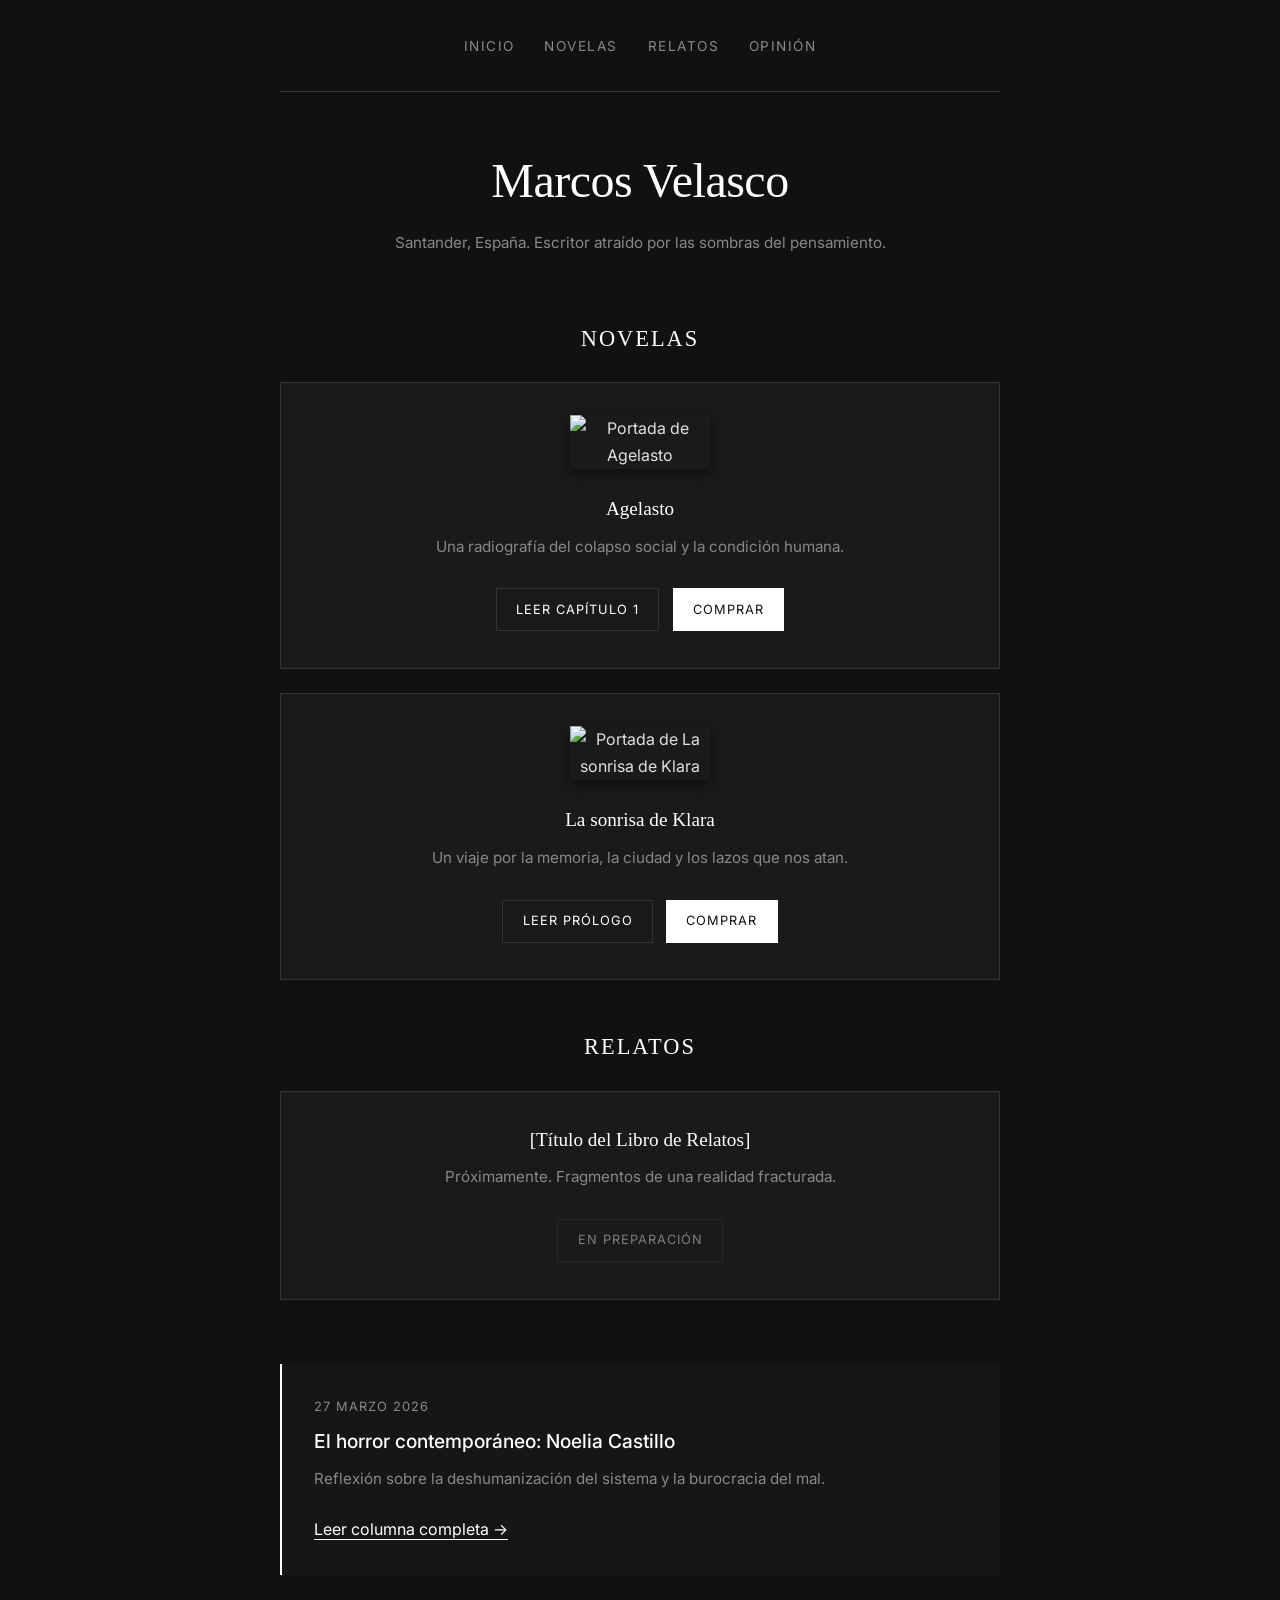
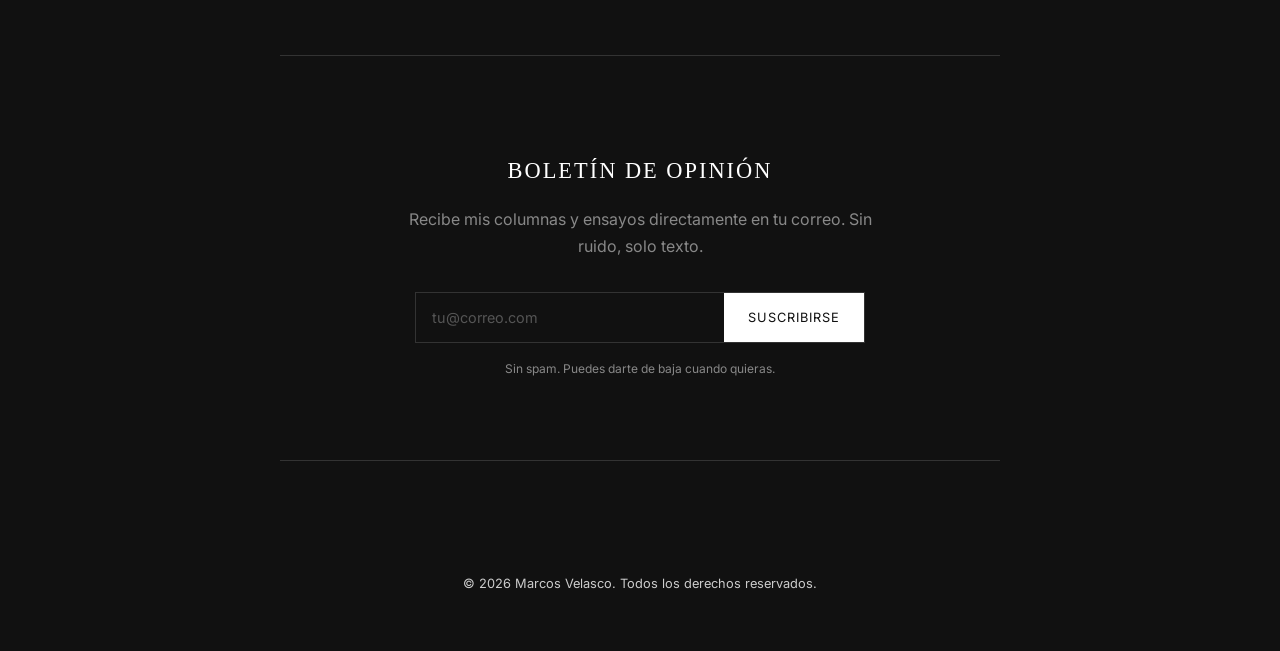
==== commit 102de155: "Update index.html" ====
--- a/index.html
+++ b/index.html
@@ -57,6 +57,19 @@
         <p class="text-muted">Reflexión sobre la deshumanización del sistema y la burocracia del mal.</p>
         <a href="horror-contemporaneo.html" style="border-bottom: 1px solid var(--accent);">Leer columna completa →</a>
       </section>
+
+      <!-- SECCIÓN NEWSLETTER -->
+      <section class="newsletter">
+        <h2>Boletín de opinión</h2>
+        <p>Recibe mis columnas y ensayos directamente en tu correo. Sin ruido, solo texto.</p>
+        <!-- El atributo data-netlify="true" es la magia que hace que funcione sin servidor -->
+        <form class="newsletter-form" name="newsletter" method="POST" data-netlify="true">
+          <input type="email" name="email" placeholder="tu@correo.com" required>
+          <button type="submit">Suscribirse</button>
+        </form>
+        <p class="newsletter-note">Sin spam. Puedes darte de baja cuando quieras.</p>
+      </section>
+
     </main>
 
     <footer>
--- a/style.css
+++ b/style.css
@@ -1,4 +1,6 @@
 /* MINIMALISMO CLÍNICO-EXISTENCIAL */
+@import url('https://fonts.googleapis.com/css2?family=Merriweather:wght@300;400;700&family=Inter:wght@300;400;500&display=swap');
+
 :root {
   --bg: #111111;
   --card-bg: #1a1a1a;
@@ -21,40 +23,18 @@
   padding: 2rem 1.5rem;
 }
 
-a {
-  color: var(--accent);
-  text-decoration: none;
-  transition: opacity 0.2s;
-}
+a { color: var(--accent); text-decoration: none; transition: opacity 0.2s; }
 a:hover { opacity: 0.7; }
 
-.container {
-  max-width: var(--max-width);
-  margin: 0 auto;
-}
+.container { max-width: var(--max-width); margin: 0 auto; }
 
 /* Header */
-header {
-  padding-bottom: 2rem;
-  border-bottom: 1px solid var(--border);
-  margin-bottom: 3rem;
-  text-align: center;
-}
-nav a {
-  margin: 0 0.8rem;
-  font-size: 0.85rem;
-  text-transform: uppercase;
-  letter-spacing: 1.5px;
-  color: var(--text-muted);
-}
+header { padding-bottom: 2rem; border-bottom: 1px solid var(--border); margin-bottom: 3rem; text-align: center; }
+nav a { margin: 0 0.8rem; font-size: 0.85rem; text-transform: uppercase; letter-spacing: 1.5px; color: var(--text-muted); }
 nav a:hover { color: var(--accent); }
 
 /* Tipografía */
-h1, h2, h3 {
-  font-family: var(--font-serif);
-  color: var(--accent);
-  font-weight: 400;
-}
+h1, h2, h3 { font-family: var(--font-serif); color: var(--accent); font-weight: 400; }
 h1 { font-size: clamp(2rem, 5vw, 3rem); margin-bottom: 0.5rem; letter-spacing: -0.5px; }
 h2 { font-size: 1.4rem; text-transform: uppercase; letter-spacing: 2px; margin: 3rem 0 1.5rem; text-align: center; }
 h3 { font-size: 1.2rem; margin-bottom: 0.5rem; }
@@ -63,63 +43,73 @@
 .text-muted { color: var(--text-muted); font-size: 0.95rem; }
 
 /* Tarjetas (Novelas / Relatos) */
-.card {
-  background: var(--card-bg);
-  border: 1px solid var(--border);
-  padding: 2rem;
-  margin-bottom: 1.5rem;
-  text-align: center;
-  transition: border-color 0.3s;
-}
+.card { background: var(--card-bg); border: 1px solid var(--border); padding: 2rem; margin-bottom: 1.5rem; text-align: center; transition: border-color 0.3s; }
 .card:hover { border-color: #555; }
-.card img {
-  max-width: 140px;
-  margin-bottom: 1.5rem;
-  box-shadow: 0 4px 12px rgba(0,0,0,0.5);
-}
+.card img { max-width: 140px; margin-bottom: 1.5rem; box-shadow: 0 4px 12px rgba(0,0,0,0.5); }
 
 /* Botones */
-.btn {
-  display: inline-block;
-  padding: 0.6rem 1.2rem;
+.btn { display: inline-block; padding: 0.6rem 1.2rem; font-size: 0.8rem; text-transform: uppercase; letter-spacing: 1px; margin: 0.3rem; border: 1px solid var(--border); transition: all 0.2s; }
+.btn-primary { background: var(--accent); color: var(--bg); border-color: var(--accent); }
+.btn-primary:hover { background: #ccc; border-color: #ccc; }
+.btn-secondary:hover { border-color: var(--accent); color: var(--accent); }
+
+/* Columna Preview */
+.columna-preview { margin-top: 4rem; padding: 2rem; border-left: 2px solid var(--accent); background: rgba(255,255,255,0.02); }
+
+/* --- NEWSLETTER (NUEVO) --- */
+.newsletter {
+  margin-top: 5rem;
+  padding: 3rem 2rem;
+  border-top: 1px solid var(--border);
+  border-bottom: 1px solid var(--border);
+  text-align: center;
+}
+.newsletter h2 {
+  font-family: var(--font-serif);
+  font-size: 1.4rem;
+  margin-bottom: 1rem;
+  text-transform: uppercase;
+  letter-spacing: 2px;
+}
+.newsletter p {
+  color: var(--text-muted);
+  margin-bottom: 2rem;
+  max-width: 500px;
+  margin-left: auto;
+  margin-right: auto;
+}
+.newsletter-form {
+  display: flex;
+  justify-content: center;
+  max-width: 450px;
+  margin: 0 auto;
+  border: 1px solid var(--border);
+}
+.newsletter-form input {
+  flex: 1;
+  background: transparent;
+  border: none;
+  padding: 1rem;
+  color: var(--text);
+  font-family: var(--font-sans);
+  font-size: 0.9rem;
+  outline: none;
+}
+.newsletter-form input::placeholder { color: #555; }
+.newsletter-form button {
+  background: var(--accent);
+  color: var(--bg);
+  border: none;
+  padding: 0 1.5rem;
+  font-family: var(--font-sans);
   font-size: 0.8rem;
   text-transform: uppercase;
   letter-spacing: 1px;
-  margin: 0.3rem;
-  border: 1px solid var(--border);
-  transition: all 0.2s;
+  cursor: pointer;
+  transition: background 0.2s;
 }
-.btn-primary {
-  background: var(--accent);
-  color: var(--bg);
-  border-color: var(--accent);
-}
-.btn-primary:hover {
-  background: #ccc;
-  border-color: #ccc;
-}
-.btn-secondary:hover {
-  border-color: var(--accent);
-  color: var(--accent);
-}
-
-/* Columna Preview */
-.columna-preview {
-  margin-top: 4rem;
-  padding: 2rem;
-  border-left: 2px solid var(--accent);
-  background: rgba(255,255,255,0.02);
-}
+.newsletter-form button:hover { background: #ccc; }
+.newsletter-note { font-size: 0.75rem; color: #444; margin-top: 1rem; }
 
 /* Footer */
-footer {
-  margin-top: 5rem;
-  padding-top: 2rem;
-  border-top: 1px solid var(--border);
-  text-align: center;
-  font-size: 0.8rem;
-  color: var(--text-muted);
-}
-
-/* Fuentes externas */
-@import url('https://fonts.googleapis.com/css2?family=Merriweather:wght@300;400;700&family=Inter:wght@300;400;500&display=swap');
+footer { margin-top: 5rem; padding-top: 2rem; text-align: center; font-size: 0.8rem; color: var(--text-muted); }
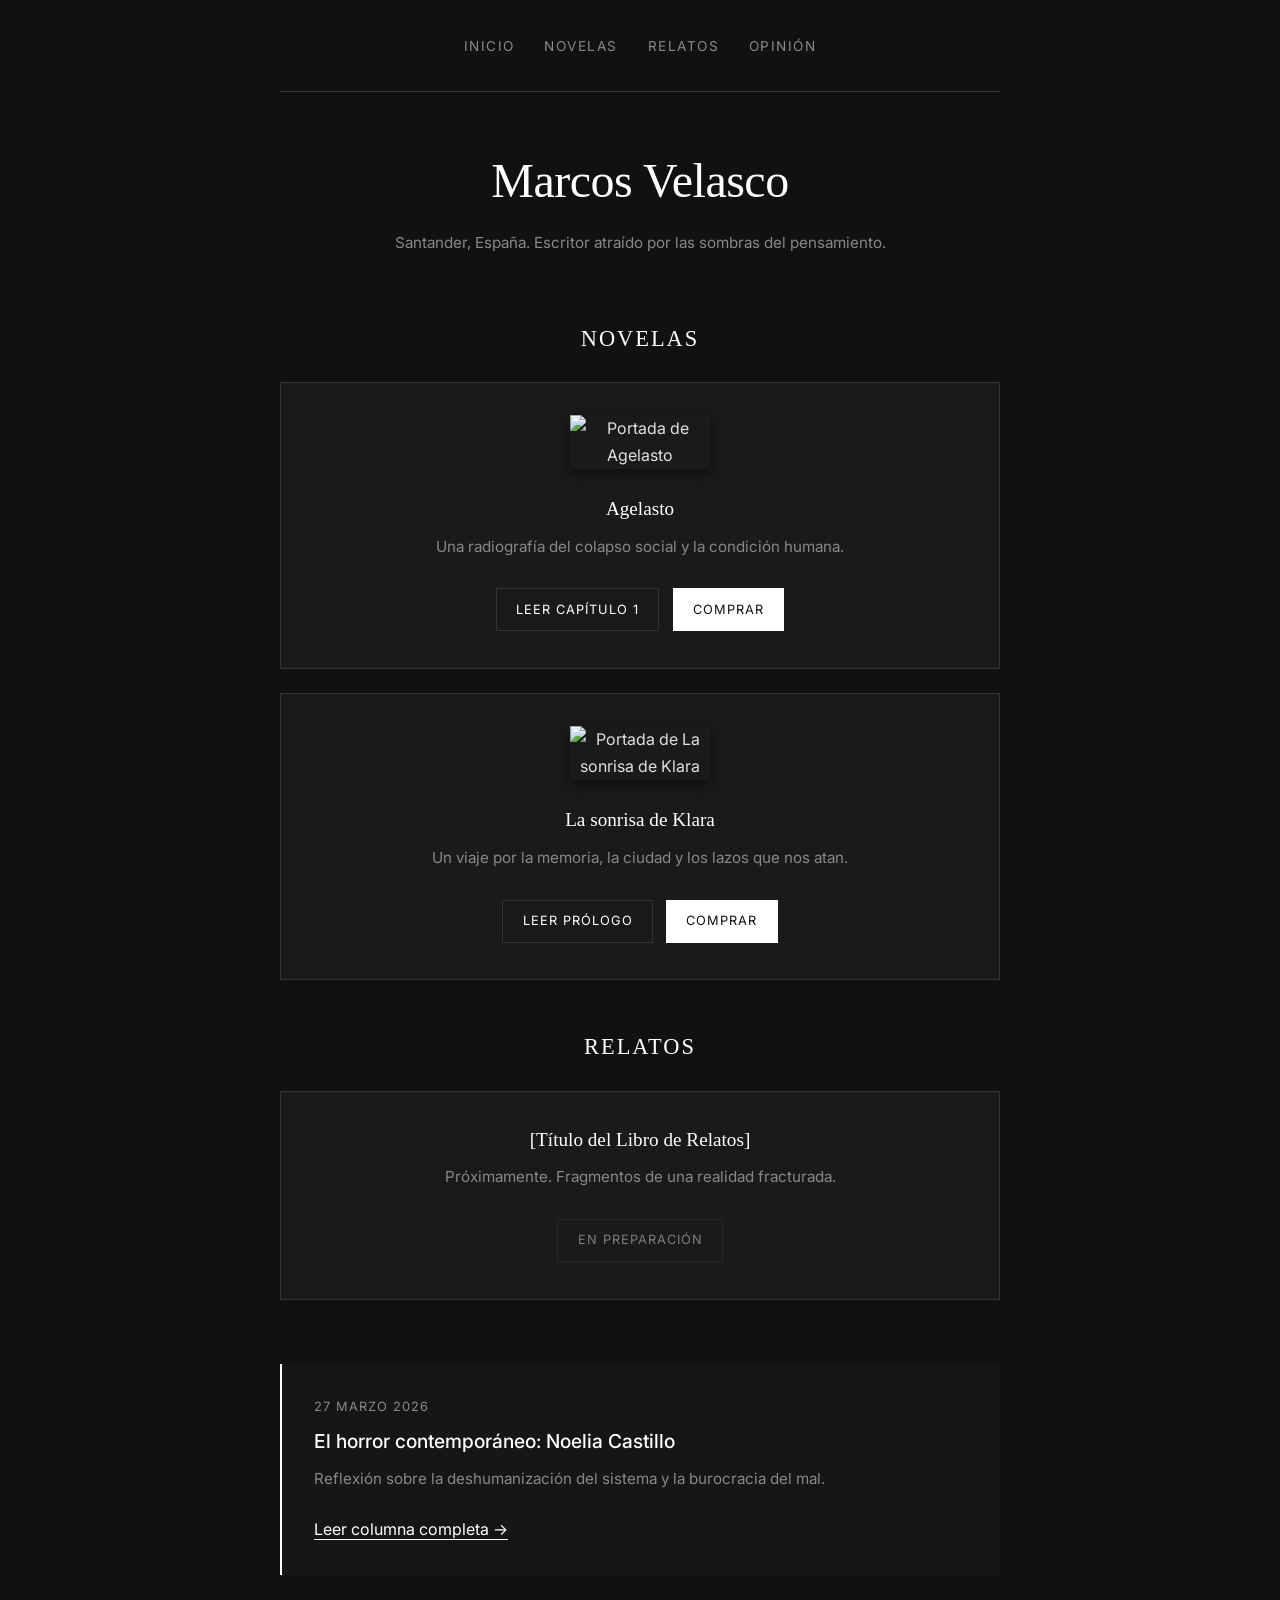
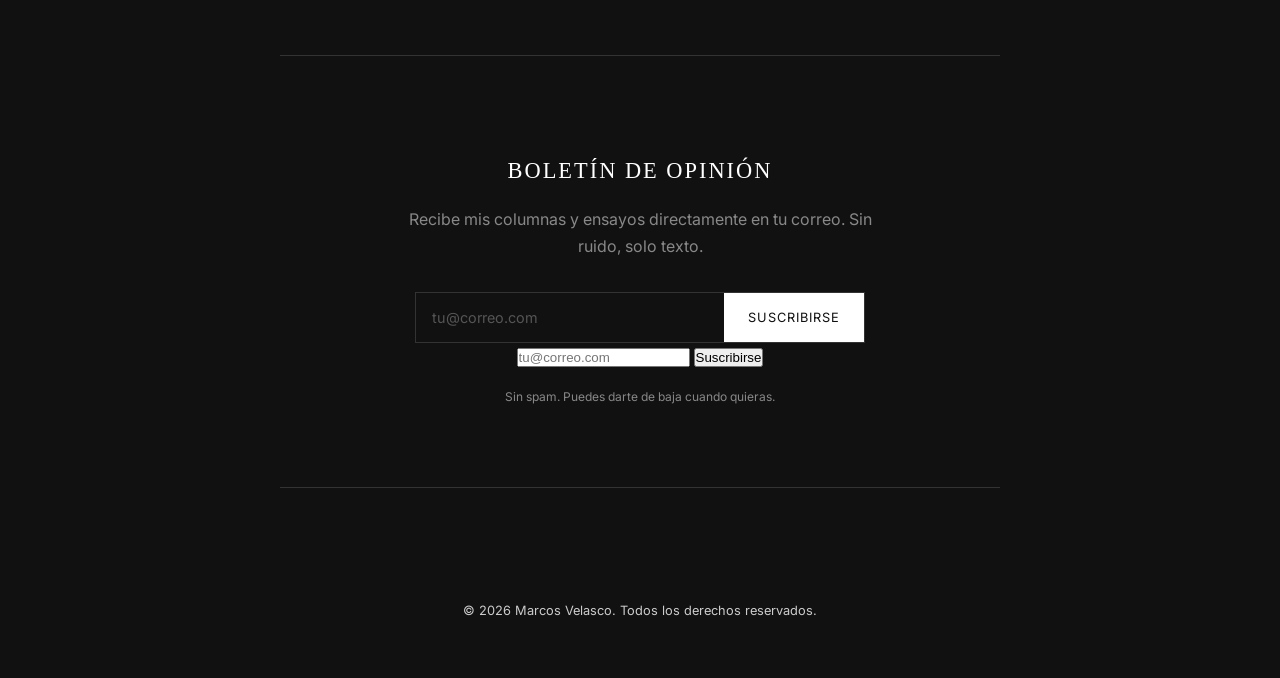
==== commit 8c0d8783: "Update index.html" ====
--- a/index.html
+++ b/index.html
@@ -63,7 +63,11 @@
         <h2>Boletín de opinión</h2>
         <p>Recibe mis columnas y ensayos directamente en tu correo. Sin ruido, solo texto.</p>
         <!-- El atributo data-netlify="true" es la magia que hace que funcione sin servidor -->
-        <form class="newsletter-form" name="newsletter" method="POST" data-netlify="true">
+<form class="newsletter-form" name="newsletter" method="POST" action="/gracias.html" data-netlify="true">
+  <input type="hidden" name="form-name" value="newsletter">
+  <input type="email" name="email" placeholder="tu@correo.com" required>
+  <button type="submit">Suscribirse</button>
+</form>
           <input type="email" name="email" placeholder="tu@correo.com" required>
           <button type="submit">Suscribirse</button>
         </form>
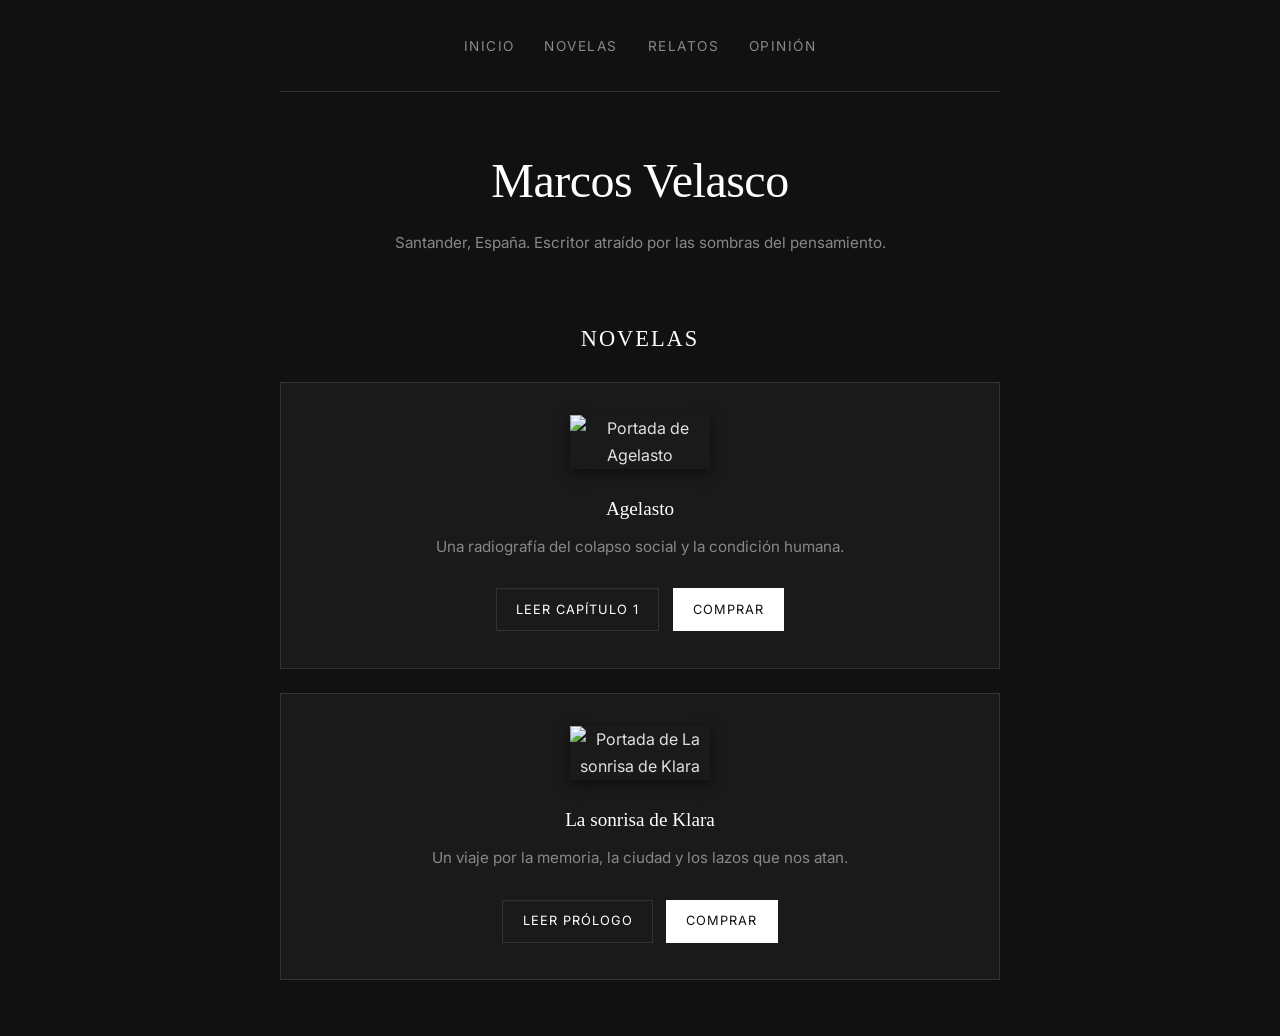
==== commit 70e446a8: "Refactor index.html to clean up structure" ====
--- a/index.html
+++ b/index.html
@@ -43,42 +43,3 @@
       </section>
 
       <section id="relatos">
-        <h2>Relatos</h2>
-        <div class="card">
-          <h3>[Título del Libro de Relatos]</h3>
-          <p class="text-muted">Próximamente. Fragmentos de una realidad fracturada.</p>
-          <span class="btn btn-secondary" style="opacity: 0.5; cursor: default;">En preparación</span>
-        </div>
-      </section>
-
-      <section id="opinion" class="columna-preview">
-        <p class="text-muted" style="text-transform: uppercase; letter-spacing: 1px; font-size: 0.8rem; margin-bottom: 0.5rem;">27 Marzo 2026</p>
-        <h3 style="font-family: var(--font-sans); font-weight: 500;">El horror contemporáneo: Noelia Castillo</h3>
-        <p class="text-muted">Reflexión sobre la deshumanización del sistema y la burocracia del mal.</p>
-        <a href="horror-contemporaneo.html" style="border-bottom: 1px solid var(--accent);">Leer columna completa →</a>
-      </section>
-
-      <!-- SECCIÓN NEWSLETTER -->
-      <section class="newsletter">
-        <h2>Boletín de opinión</h2>
-        <p>Recibe mis columnas y ensayos directamente en tu correo. Sin ruido, solo texto.</p>
-        <!-- El atributo data-netlify="true" es la magia que hace que funcione sin servidor -->
-<form class="newsletter-form" name="newsletter" method="POST" action="/gracias.html" data-netlify="true">
-  <input type="hidden" name="form-name" value="newsletter">
-  <input type="email" name="email" placeholder="tu@correo.com" required>
-  <button type="submit">Suscribirse</button>
-</form>
-          <input type="email" name="email" placeholder="tu@correo.com" required>
-          <button type="submit">Suscribirse</button>
-        </form>
-        <p class="newsletter-note">Sin spam. Puedes darte de baja cuando quieras.</p>
-      </section>
-
-    </main>
-
-    <footer>
-      <p>© 2026 Marcos Velasco. Todos los derechos reservados.</p>
-    </footer>
-  </div>
-</body>
-</html>
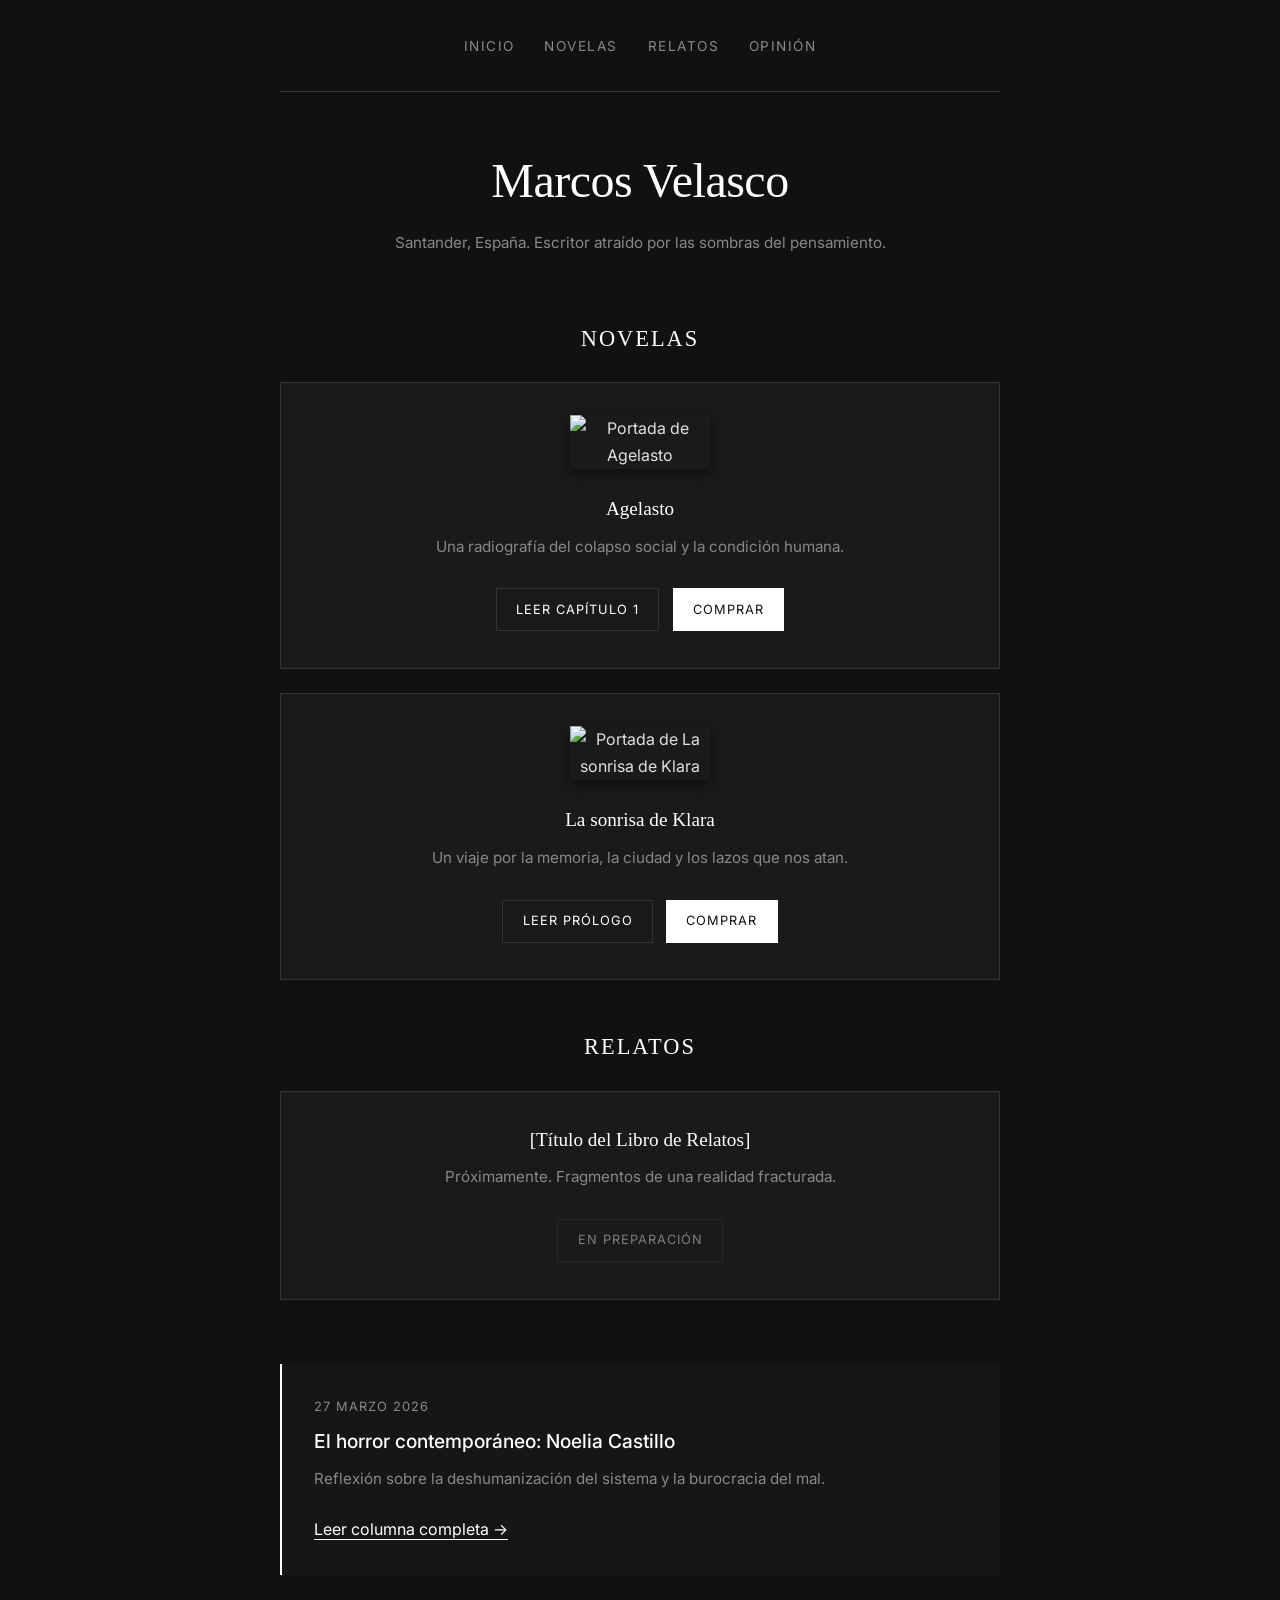
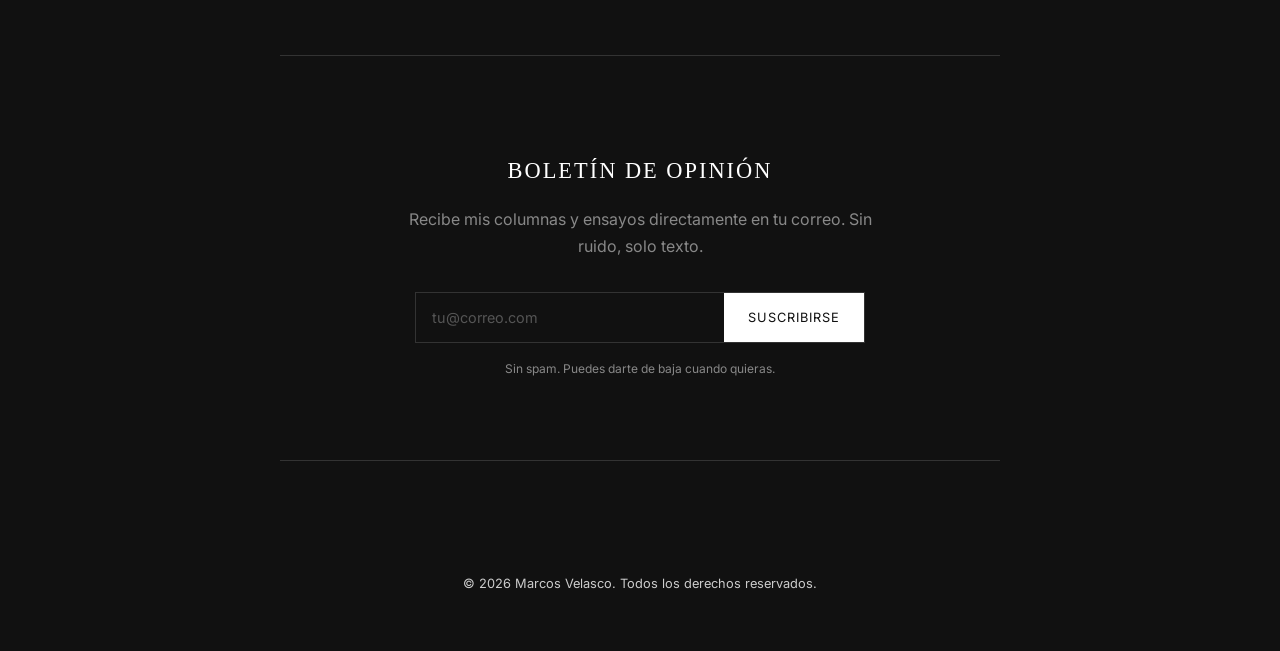
==== commit 56b126f8: ""fix: restaura formulario newsletter único"" ====
--- a/index.html
+++ b/index.html
@@ -43,3 +43,40 @@
       </section>
 
       <section id="relatos">
+        <h2>Relatos</h2>
+        <div class="card">
+          <h3>[Título del Libro de Relatos]</h3>
+          <p class="text-muted">Próximamente. Fragmentos de una realidad fracturada.</p>
+          <span class="btn btn-secondary" style="opacity: 0.5; cursor: default;">En preparación</span>
+        </div>
+      </section>
+
+      <section id="opinion" class="columna-preview">
+        <p class="text-muted" style="text-transform: uppercase; letter-spacing: 1px; font-size: 0.8rem; margin-bottom: 0.5rem;">27 Marzo 2026</p>
+        <h3 style="font-family: var(--font-sans); font-weight: 500;">El horror contemporáneo: Noelia Castillo</h3>
+        <p class="text-muted">Reflexión sobre la deshumanización del sistema y la burocracia del mal.</p>
+        <a href="horror-contemporaneo.html" style="border-bottom: 1px solid var(--accent);">Leer columna completa →</a>
+      </section>
+
+      <!-- SECCIÓN NEWSLETTER (ÚNICA Y CORREGIDA) -->
+      <section class="newsletter">
+        <h2>Boletín de opinión</h2>
+        <p>Recibe mis columnas y ensayos directamente en tu correo. Sin ruido, solo texto.</p>
+        
+        <form class="newsletter-form" name="newsletter" method="POST" action="/gracias.html" data-netlify="true">
+          <input type="hidden" name="form-name" value="newsletter">
+          <input type="email" name="email" placeholder="tu@correo.com" required>
+          <button type="submit">Suscribirse</button>
+        </form>
+        
+        <p class="newsletter-note">Sin spam. Puedes darte de baja cuando quieras.</p>
+      </section>
+
+    </main>
+
+    <footer>
+      <p>© 2026 Marcos Velasco. Todos los derechos reservados.</p>
+    </footer>
+  </div>
+</body>
+</html>
